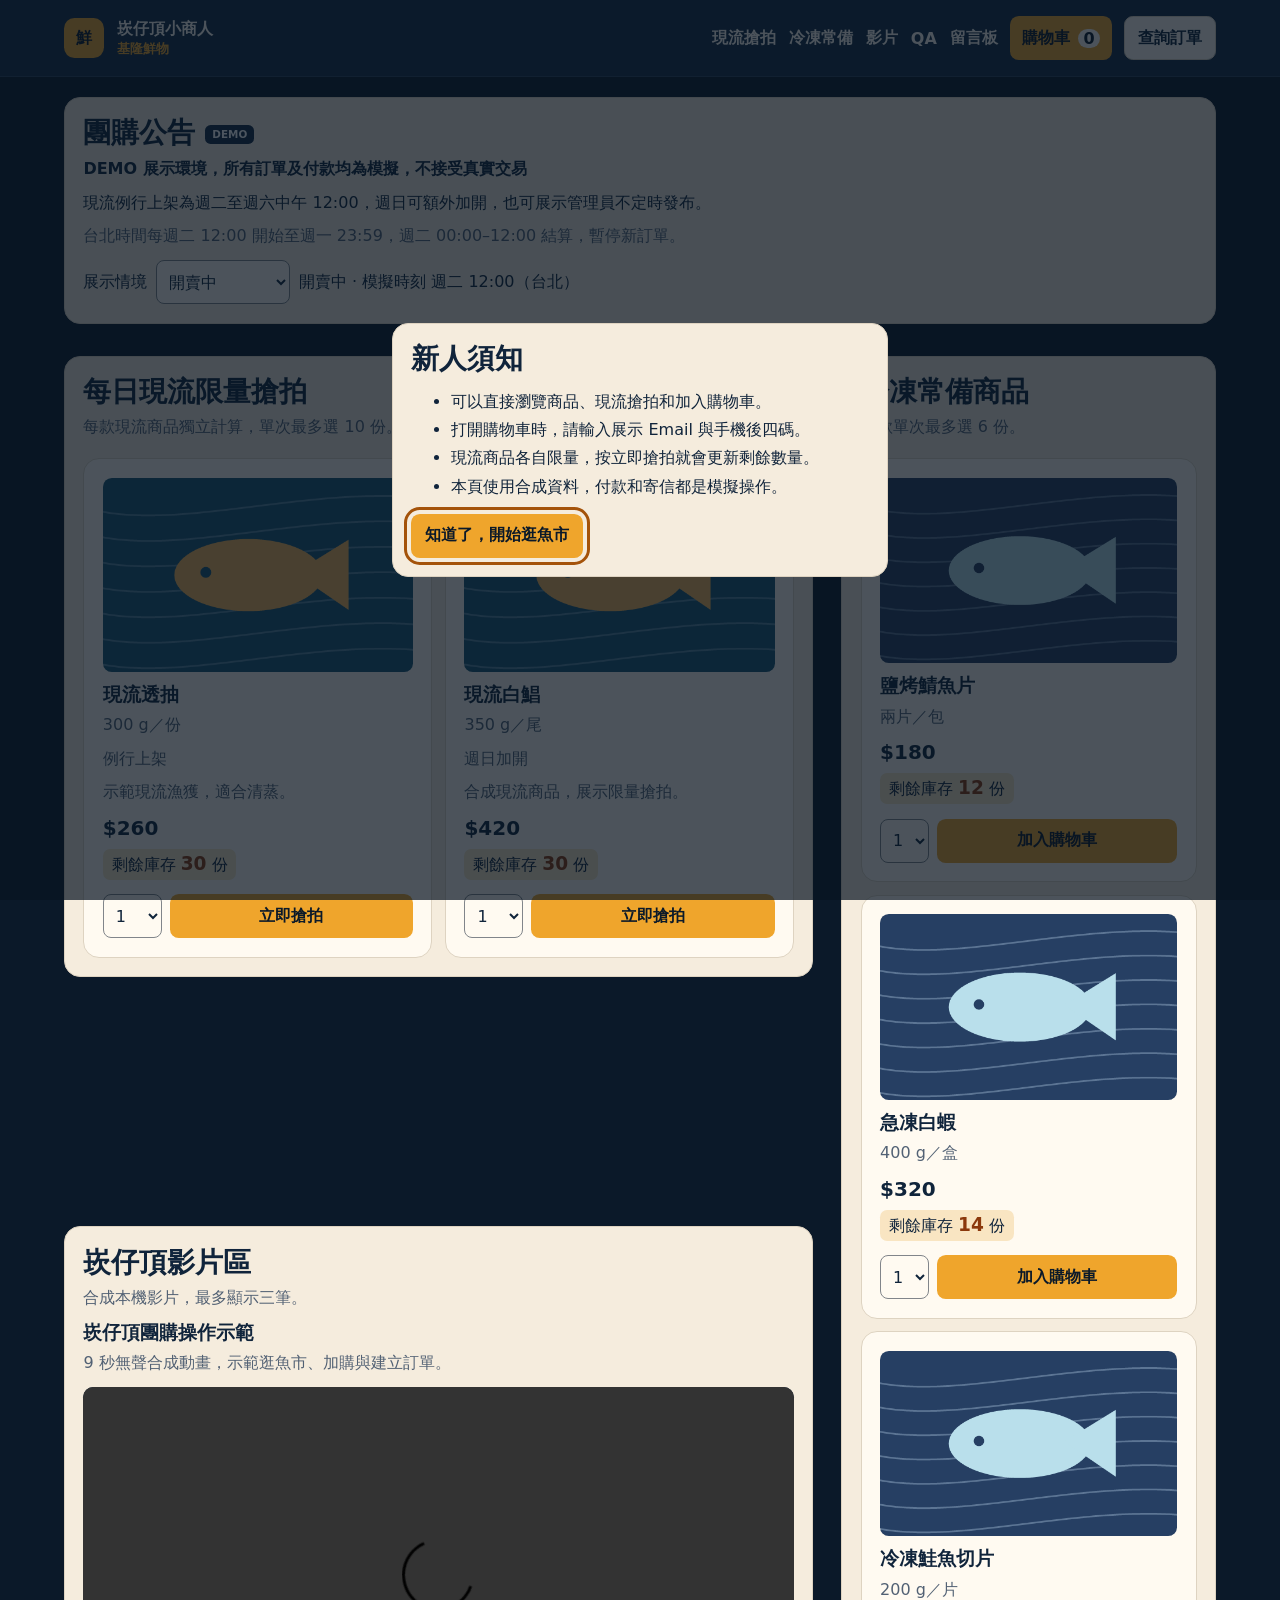
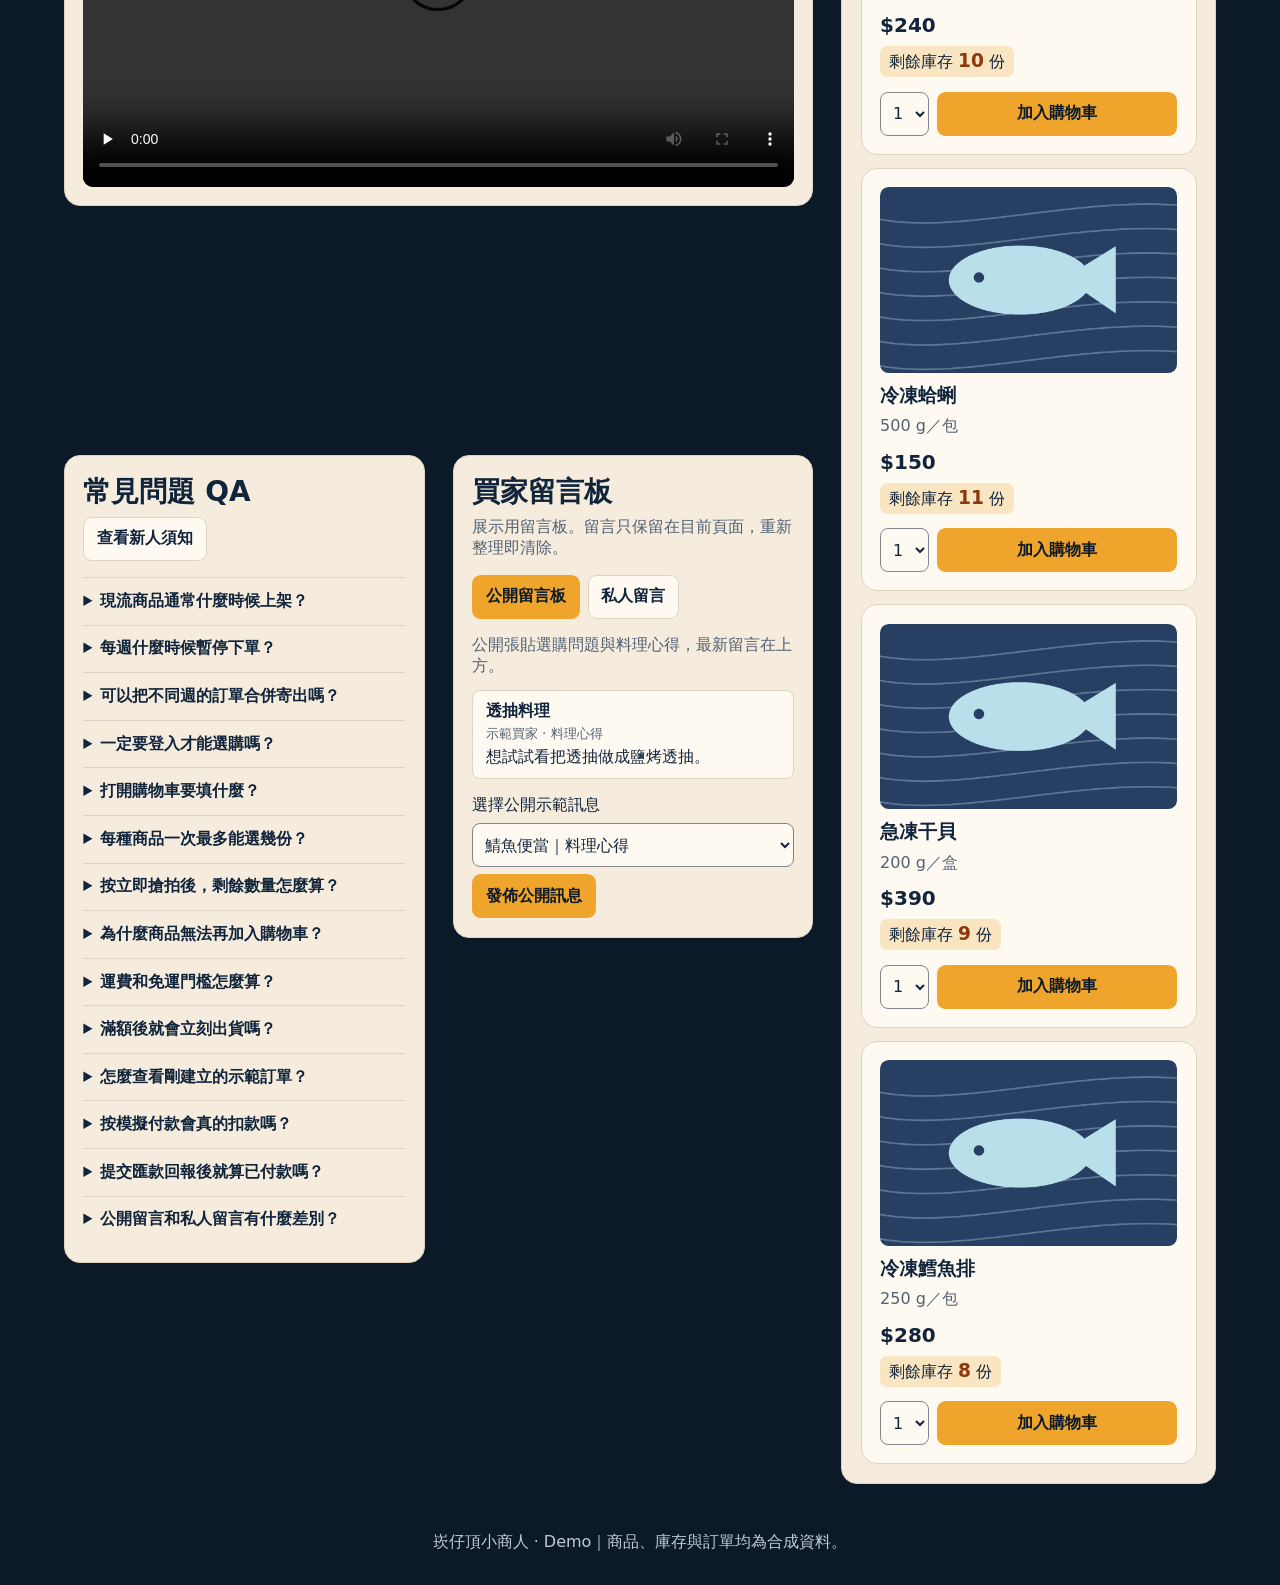
==== index.html @ cb8550ac "Publish synthetic storefront demo" ====
<!doctype html>
<html lang="zh-Hant">
<head>
  <meta charset="utf-8">
  <meta http-equiv="Content-Security-Policy" content="default-src 'none'; script-src 'self'; style-src 'self'; img-src 'self' data:; media-src 'self'; connect-src 'none'; form-action 'none'; base-uri 'none'; object-src 'none'; worker-src 'none'">
  <meta name="viewport" content="width=device-width, initial-scale=1">
  <meta name="description" content="基隆鮮物・崁仔頂小商人的海鮮團購展示。">
  <title>崁仔頂小商人｜海鮮團購 Demo</title>
  <link rel="icon" href="./favicon.svg" type="image/svg+xml">
  <link rel="stylesheet" href="./styles.css">
  <script src="./rules.js" defer></script>
  <script src="./fixtures.js" defer></script>
  <script src="./demo-state.js" defer></script>
  <script src="./demo.js" defer></script>
</head>
<body>
  <header class="site-header">
    <a class="brand" href="#top"><span class="brand-mark" aria-hidden="true">鮮</span><span>崁仔頂小商人<small>基隆鮮物</small></span></a>
    <nav aria-label="主要導覽">
      <a href="#market">現流搶拍</a><a href="#frozen">冷凍常備</a><a href="#videos">影片</a><a href="#qa">QA</a><a href="#community">留言板</a>
      <button id="open-cart" type="button" aria-haspopup="dialog" aria-controls="checkout">購物車 <span id="nav-count">0</span></button>
      <button id="open-lookup" type="button" class="secondary" aria-haspopup="dialog">查詢訂單</button>
    </nav>
  </header>
  <main id="top">
    <section class="panel demo-banner" aria-labelledby="demo-banner-title">
      <h2 id="demo-banner-title">團購公告 <span class="demo-pill">DEMO</span></h2>
      <p><strong>DEMO 展示環境，所有訂單及付款均為模擬，不接受真實交易</strong></p>
      <p id="announcement-copy"></p>
      <p class="muted">台北時間每週二 12:00 開始至週一 23:59，週二 00:00–12:00 結算，暫停新訂單。</p>
      <div class="scenario-controls">
        <label for="scenario-select">展示情境</label>
        <select id="scenario-select">
          <option value="open">開賣中</option><option value="settlement">結算暫停接單</option>
          <option value="soldout">現流售罄</option><option value="free">免運達標</option>
        </select>
        <p id="scenario-status" role="status"></p>
      </div>
    </section>
    <div class="shop">
      <section class="panel" id="market" aria-labelledby="market-title">
        <h1 id="market-title" tabindex="-1">每日現流限量搶拍</h1>
        <p class="muted">每款現流商品獨立計算，單次最多選 10 份。立即搶拍會扣減剩餘數量，從購物車移除即可釋回。</p>
        <div class="products" id="fresh-products"></div>
        <p id="fresh-empty" class="muted" hidden>目前沒有上架的現流商品。</p>
      </section>
      <section class="panel" id="frozen" aria-labelledby="frozen-title">
        <h2 id="frozen-title">冷凍常備商品</h2>
        <p class="muted">每款單次最多選 6 份。</p>
        <div class="products" id="frozen-products"></div>
        <p id="frozen-empty" class="muted" hidden>目前沒有上架的冷凍商品。</p>
      </section>
      <section class="panel" id="videos" aria-labelledby="videos-title">
        <h2 id="videos-title">崁仔頂影片區</h2>
        <p class="muted">合成本機影片，最多顯示三筆。</p>
        <div id="video-library" class="video-library"></div>
      </section>
      <div class="support">
        <section class="panel" id="qa" aria-labelledby="qa-title">
          <h2 id="qa-title">常見問題 QA</h2>
          <button type="button" id="show-welcome" class="secondary" aria-haspopup="dialog">查看新人須知</button>
          <details>
            <summary>現流商品通常什麼時候上架？</summary>
            <p>原專案規劃週二至週六中午 12:00 例行上架，週日也可能加開。Demo 的商品隨時可試選。</p>
          </details>
          <details>
            <summary>每週什麼時候暫停下單？</summary>
            <p>原專案規劃週二 00:00 起暫停新訂單並進入結算，預計當天中午 12:00 切換新週期。</p>
          </details>
          <details>
            <summary>可以把不同週的訂單合併寄出嗎？</summary>
            <p>原專案原則為每週出貨、不接受跨週寄庫。特殊情況須由管理者逐案評估。</p>
          </details>
          <details>
            <summary>一定要登入才能選購嗎？</summary>
            <p>可以直接瀏覽、選數量及加入購物車。展示首頁與選購流程都免登入。</p>
          </details>
          <details>
            <summary>打開購物車要填什麼？</summary>
            <p>請輸入展示 Email demo-buyer@example.invalid 和手機後四碼 1234，兩欄都是合成資料。</p>
          </details>
          <details>
            <summary>每種商品一次最多能選幾份？</summary>
            <p>本 Demo 每款現流單次最多 10 份，冷凍最多 6 份；剩餘量低於上限時，下拉選單會隨之縮減。</p>
          </details>
          <details>
            <summary>按立即搶拍後，剩餘數量怎麼算？</summary>
            <p>各款現流獨立計算。本 Demo 加入購物車時即從展示剩餘量扣除；移除商品就會釋回，成立訂單時顯示的剩餘量不會再扣一次。</p>
          </details>
          <details>
            <summary>為什麼商品無法再加入購物車？</summary>
            <p>當可選數量為零，商品的選單和按鈕會停用。若庫存全在你的購物車中，可從購物車移除部分數量後再選。</p>
          </details>
          <details>
            <summary>運費和免運門檻怎麼算？</summary>
              <p>Demo 依本期累積商品小計試算：NT$2,000 以下為 NT$130；超過 NT$2,000、未滿 NT$3,000 為 NT$60；滿 NT$3,000 免運。運費不列入商品累積。</p>
          </details>
          <details>
            <summary>滿額後就會立刻出貨嗎？</summary>
            <p>原專案仍須確認付款、出貨選項及相關出貨條件。Demo 的出貨狀態由展示後台手動標記。</p>
          </details>
          <details>
            <summary>怎麼查看剛建立的示範訂單？</summary>
            <p>購物車會顯示最新一筆示範訂單。也可以在原瀏覽器開啟模擬信件中的單筆連結，查看該筆訂單及匯款回報狀態。</p>
          </details>
          <details>
            <summary>按模擬付款會真的扣款嗎？</summary>
            <p>使用合成匯款資料回報，再由展示後台核對。訂單成立信和付款通知可在模擬寄件匣預覽。</p>
          </details>
          <details>
            <summary>提交匯款回報後就算已付款嗎？</summary>
            <p>回報送出後先列為待核對，須由管理者核對後才確認付款。本 Demo 只比對合成入帳金額與合成帳號末五碼。</p>
          </details>
          <details>
            <summary>公開留言和私人留言有什麼差別？</summary>
            <p>公開留言板用於商品提問與料理心得；私人頁籤展示店家客服對話。兩邊都使用預設範例，重新整理會清除新增留言。</p>
          </details>
        </section>
        <section class="panel" id="community" aria-labelledby="community-title">
          <h2 id="community-title">買家留言板</h2>
          <p class="muted">展示用留言板。留言只保留在目前頁面，重新整理即清除。</p>
          <div class="board-tabs" role="tablist" aria-label="留言類型">
            <button type="button" role="tab" id="public-tab" aria-controls="public-board" aria-selected="true">公開留言板</button>
            <button type="button" role="tab" id="private-tab" aria-controls="private-board" aria-selected="false" tabindex="-1">私人留言</button>
          </div>
          <section role="tabpanel" id="public-board" aria-labelledby="public-tab" tabindex="0">
            <p class="muted">公開張貼選購問題與料理心得，最新留言在上方。</p>
            <ul class="messages" id="public-messages" aria-label="公開訊息">
              <li><h3>透抽料理</h3><small>示範買家 · 料理心得</small><p>想試試看把透抽做成鹽烤透抽。</p></li>
            </ul>
            <div class="message-composer">
              <label for="public-message">選擇公開示範訊息</label>
              <select id="public-message">
                <option value="mackerel">鯖魚便當｜料理心得</option>
                <option value="shrimp">白蝦怎麼煮？｜選購提問</option>
              </select>
              <button type="button" id="post-public">發佈公開訊息</button>
            </div>
          </section>
          <section role="tabpanel" id="private-board" aria-labelledby="private-tab" tabindex="0" hidden>
            <div id="private-gate">
              <p class="muted">查看一組展示顧客與店家的合成對話。</p>
              <button type="button" id="open-private">開啟私人留言範例</button>
            </div>
            <div id="private-conversation" hidden>
              <p class="muted">模擬展示顧客與店家的對話。</p>
              <ul class="messages" id="private-messages" aria-label="私人訊息">
                <li><strong>示範客服</strong><p>您好，需要協助查詢哪一筆示範訂單？</p></li>
              </ul>
              <div class="message-composer">
                <label for="private-message">選擇私人示範訊息</label>
                <select id="private-message">
                  <option>我想詢問示範訂單 DEMO-001 的配送進度。</option>
                  <option>我想確認這筆示範訂單的取貨方式。</option>
                </select>
                <button type="button" id="post-private">送出私人留言</button>
              </div>
            </div>
          </section>
          <p id="board-status" class="sr-only" role="status"></p>
        </section>
      </div>
    </div>
  </main>
  <dialog class="panel welcome" id="welcome" aria-labelledby="welcome-title">
    <h2 id="welcome-title">新人須知</h2>
    <ul>
      <li>可以直接瀏覽商品、現流搶拍和加入購物車。</li>
      <li>打開購物車時，請輸入展示 Email 與手機後四碼。</li>
      <li>現流商品各自限量，按立即搶拍就會更新剩餘數量。</li>
      <li>本頁使用合成資料，付款和寄信都是模擬操作。</li>
    </ul>
    <button type="button" id="close-welcome" autofocus>知道了，開始逛魚市</button>
  </dialog>
  <dialog class="panel checkout" id="checkout" aria-labelledby="checkout-title">
    <div class="dialog-header">
      <h2 id="checkout-title">購物車</h2>
      <button type="button" class="secondary" id="close-cart">關閉購物車</button>
    </div>
    <form id="cart-access" class="checkout-actions" autocomplete="off">
      <p class="muted">請輸入展示資料 <strong>demo-buyer@example.invalid</strong> 與 <strong>1234</strong>。</p>
      <label for="cart-email">Email</label>
      <input id="cart-email" type="email" required placeholder="demo-buyer@example.invalid" spellcheck="false">
      <label for="cart-phone">手機後四碼</label>
      <input id="cart-phone" type="text" inputmode="numeric" maxlength="4" pattern="[0-9]{4}" required placeholder="1234">
      <p id="cart-error" class="field-error" role="alert" hidden>請使用上方的展示 Email 與手機後四碼。</p>
      <button type="submit">查看購物車</button>
    </form>
    <div id="cart-content" hidden>
      <p id="cart-empty" class="muted" tabindex="-1">購物車目前是空的。</p>
      <ul id="cart-items" class="cart-items" aria-label="購物車品項"></ul>
      <p id="cart-unavailable" class="field-error" hidden>有商品已下架或庫存不足，請調整購物車後再建立訂單。</p>
      <p id="cart-settlement" class="field-error" hidden>結算時段暫停新訂單，購物車內容會保留。</p>
      <dl class="totals">
        <div><dt>現流搶拍小計</dt><dd id="fresh-total">NT$0</dd></div>
        <div><dt>冷凍商品小計</dt><dd id="frozen-total">NT$0</dd></div>
        <div><dt>本期商品累積（含本次）</dt><dd id="cycle-total">NT$0</dd></div>
        <div><dt>模擬運費</dt><dd id="shipping">NT$0</dd></div>
        <div class="grand-total"><dt>合計</dt><dd id="total">NT$0</dd></div>
      </dl>
      <button type="button" id="place-order" disabled>建立示範訂單</button>
      <section id="order-panel" class="order" aria-labelledby="order-title" hidden>
        <h3 id="order-title" tabindex="-1">示範訂單</h3>
        <p id="order-summary"></p>
        <ul id="order-stock" class="stock-results" aria-label="本次搶拍結果" hidden></ul>
        <p id="payment-status"></p>
        <a class="button-link secondary" id="open-report-link" hidden>開啟示範信件的回填表單</a>
        <button type="button" id="send-email" class="secondary" disabled>模擬寄信</button>
        <p id="email-status" tabindex="-1" hidden>已記錄模擬通知，收件者為 demo-buyer@example.invalid。</p>
      </section>
      <p id="cart-status" class="sr-only" role="status"></p>
    </div>
  </dialog>
  <dialog id="lookup-dialog" class="panel product-editor" aria-labelledby="lookup-title">
    <div class="dialog-header"><h2 id="lookup-title">查詢示範訂單</h2><button id="close-lookup" type="button" class="secondary">關閉</button></div>
    <p class="muted">只列出目前瀏覽器的合成訂單。</p>
    <ul id="lookup-list" class="admin-list"></ul>
  </dialog>
  <dialog class="panel product-editor" id="report-dialog" aria-labelledby="report-title">
    <div class="dialog-header">
      <h2 id="report-title">匯款與收件回填</h2>
      <button type="button" class="secondary" id="close-report">關閉</button>
    </div>
    <p id="report-order"></p>
    <p id="report-message" role="status"></p>
    <form class="checkout-actions" id="report-form" hidden>
      <p class="muted">請使用畫面金額與合成帳號末五碼 54321，並選擇一組示範收件資料。</p>
      <label for="report-amount">匯款金額（NT$）</label>
      <input type="number" id="report-amount" min="1" step="1" required>
      <label for="report-tail">匯款帳號末五碼</label>
      <input id="report-tail" inputmode="numeric" maxlength="5" pattern="[0-9]{5}" required>
      <label for="report-recipient">示範收件資料</label>
      <select id="report-recipient">
        <option value="north">展示收件人 A｜基隆展示取貨點</option>
        <option value="south">展示收件人 B｜台北展示取貨點</option>
      </select>
      <dl id="recipient-details" class="totals"></dl>
      <button type="submit">送出示範匯款回報</button>
    </form>
  </dialog>
  <p id="announcement" class="sr-only" role="status"></p>
  <footer>崁仔頂小商人 · Demo｜商品、庫存與訂單均為合成資料。</footer>
</body>
</html>
---- styles.css ----
:root {
  color-scheme: light;
  font-family: "Noto Sans TC", "Microsoft JhengHei", system-ui, sans-serif;
  color: #10243b;
  background: #0b1929;
  --navy: #0b1929;
  --navy-soft: #142b43;
  --ink: #10243b;
  --muted: #526174;
  --line: #ded3c1;
  --cream: #f5ecdd;
  --paper: #fffaf1;
  --accent: #efa52c;
  --accent-hover: #ffc462;
}
* { box-sizing: border-box; }
html { scroll-padding-top: 6rem; }
body { margin: 0; }
a { color: inherit; }
[hidden] { display: none !important; }
:focus-visible { outline: 3px solid #a4530a; outline-offset: 4px; }
.site-header :focus-visible { outline-color: var(--accent); }
.site-header {
  position: sticky;
  top: 0;
  z-index: 2;
  display: flex;
  justify-content: space-between;
  align-items: center;
  gap: 1rem;
  padding: 1rem max(5vw, calc((100vw - 1160px) / 2));
  color: var(--paper);
  background: var(--navy-soft);
  border-bottom: 1px solid #2b4259;
}
.brand, nav { display: flex; align-items: center; gap: .8rem; }
.brand { text-decoration: none; font-weight: 850; }
.brand-mark {
  display: grid;
  place-items: center;
  width: 2.5rem;
  height: 2.5rem;
  border-radius: .65rem;
  color: var(--navy);
  background: var(--accent);
}
.brand small { display: block; color: var(--accent); font-weight: 600; }
nav a { padding-block: .45rem; font-weight: 720; text-decoration: none; }
nav a:hover { color: var(--accent); text-decoration: underline; }
#open-cart { padding-inline: .65rem; }
#nav-count { display: inline-block; min-width: 1.4em; text-align: center; color: var(--navy); background: var(--paper); border-radius: 1rem; }
.shop {
  display: grid;
  grid-template-columns: minmax(0, 2fr) minmax(0, 1fr);
  grid-template-rows: min-content min-content auto;
  grid-template-areas:
    "market frozen"
    "videos frozen"
    "support frozen";
  gap: 1.75rem;
  width: min(90%, 1160px);
  margin: clamp(1rem, 3vw, 2rem) auto;
  align-items: start;
}
.demo-banner { width: min(90%, 1160px); margin: 1.25rem auto 0; }
.demo-pill { display: inline-block; font-size: .65rem; vertical-align: middle; padding: .2rem .45rem; color: white; background: var(--navy-soft); border-radius: .35rem; }
.scenario-controls { display: flex; flex-wrap: wrap; gap: .55rem; align-items: center; }
.scenario-controls select { width: auto; }
.scenario-controls p { margin: 0; }
.video-library { display: grid; gap: .9rem; }
.video-library p { color: var(--muted); }
#admin-batches { margin-top: .6rem; }
h1, h2, h3 { margin: 0 0 .55rem; line-height: 1.2; }
h1, h2 { font-size: 1.75rem; }
p { margin: 0 0 .8rem; }
.muted { color: var(--muted); }
.products { display: grid; grid-template-columns: repeat(2, minmax(0, 1fr)); gap: .8rem; margin-top: 1.25rem; }
#frozen-products { grid-template-columns: minmax(0, 1fr); }
.product, .checkout, .panel { padding: 1.15rem; border: 1px solid var(--line); border-radius: 1rem; background: var(--cream); }
#market { grid-area: market; min-width: 0; }
#videos { grid-area: videos; min-width: 0; }
#frozen { grid-area: frozen; min-width: 0; align-self: stretch; }
video { display: block; width: 100%; aspect-ratio: 16 / 9; background: var(--ink); border-radius: .65rem; }
.support {
  grid-area: support;
  display: grid;
  grid-template-columns: minmax(0, 1fr) minmax(0, 1fr);
  align-items: start;
  gap: 1.75rem;
}
details { border-top: 1px solid var(--line); padding: .8rem 0; }
details:first-of-type { margin-top: 1rem; }
details p { margin: .55rem 0 0; color: var(--muted); }
summary { cursor: pointer; font-weight: 720; }
.board-tabs { display: flex; flex-wrap: wrap; gap: .5rem; margin: 1rem 0; }
.board-tabs [aria-selected="false"] { color: var(--ink); background: var(--paper); border-color: var(--line); }
.messages { display: grid; gap: .5rem; list-style: none; padding: 0; margin: 0 0 1rem; }
.messages li { padding: .65rem .8rem; border: 1px solid var(--line); border-radius: .5rem; background: var(--paper); overflow-wrap: anywhere; }
.messages h3 { margin-bottom: .15rem; font-size: 1rem; }
.messages small { color: var(--muted); }
.messages p { margin: .25rem 0 0; }
.message-composer { display: grid; gap: .45rem; }
select, .checkout-actions input, .checkout-actions textarea {
  width: 100%;
  min-height: 2.75rem;
  padding: .5rem;
  border: 1px solid #81858a;
  border-radius: .5rem;
  color: inherit;
  background: var(--paper);
  font: inherit;
}
.message-composer button { justify-self: start; }
.product { display: flex; flex-direction: column; align-items: flex-start; background: var(--paper); }
.product p, .product h3 { max-width: 100%; overflow-wrap: anywhere; }
.product-photo { width: 100%; aspect-ratio: 16 / 10; object-fit: cover; border-radius: .55rem; margin-bottom: .75rem; }
.product strong { font-size: 1.25rem; }
.product .muted:last-of-type { margin-top: .35rem; }
.product-actions { display: grid; grid-template-columns: auto minmax(0, 1fr); gap: .5rem; width: 100%; margin-top: auto; }
.stock { margin-block: .55rem .9rem; padding: .25rem .55rem; border-radius: .45rem; background: #f9e5c2; color: var(--ink); }
.stock-number { display: inline-block; min-width: 1ch; text-align: center; color: #8b380c; font-size: 1.16rem; font-weight: 850; }
.stock-pop { animation: stock-pop .8s ease-in-out; }
@keyframes stock-pop {
  0%, 100% { transform: scale(1); }
  30%, 70% { transform: scale(3); color: #9a250d; text-shadow: 0 0 .25rem #efa52c; }
}
@media (prefers-reduced-motion: reduce) {
  .stock-pop { animation: none; }
}
button, .button-link {
  display: inline-flex;
  justify-content: center;
  align-items: center;
  gap: .5rem;
  min-height: 2.75rem;
  padding: .6rem .8rem;
  border: 1px solid transparent;
  border-radius: .55rem;
  font: inherit;
  font-weight: 750;
  background: var(--accent);
  color: var(--navy);
  text-decoration: none;
  cursor: pointer;
}
button:enabled:hover, .button-link:hover { background: var(--accent-hover); }
.secondary { border-color: var(--line); background: var(--paper); color: var(--ink); }
.secondary:enabled:hover, .board-tabs [aria-selected="false"]:hover { background: #f9e5c2; }
button:disabled { opacity: .48; cursor: default; }
.cart-items { list-style: none; padding: 0; margin: 0; }
.cart-items li, .totals div { display: flex; justify-content: space-between; align-items: center; gap: .65rem; }
.cart-items li { margin-bottom: .35rem; }
.cart-items button { min-width: 2.75rem; }
.cart-line-actions { display: flex; gap: .35rem; }
.totals { margin: .8rem 0 1rem; }
.totals div { padding: .23rem 0; }
.totals dd { margin: 0; font-variant-numeric: tabular-nums; }
.totals .grand-total { border-top: 1px solid var(--line); margin-top: .35rem; padding-top: .6rem; font-weight: 850; }
body:has(dialog[open]) { overflow: hidden; }
dialog::backdrop { background: rgb(8 20 34 / 72%); }
dialog.panel {
  width: min(31rem, calc(100% - 2rem));
  max-height: calc(100% - 2rem);
  color: var(--ink);
  overflow: auto;
}
.welcome li + li { margin-top: .45rem; }
dialog.checkout {
  inset: 0 0 0 auto;
  width: min(30rem, 100%);
  max-width: 100%;
  height: 100%;
  max-height: 100%;
  margin: 0;
  border-radius: 0;
}
.admin { width: min(65rem, calc(100% - 2rem)); margin: 1rem auto; }
.admin-login { max-width: 31rem; }
.admin-grid { display: grid; grid-template-columns: repeat(2, minmax(0, 1fr)); gap: .75rem; }
.admin-section { min-width: 0; padding: .9rem; border: 1px solid var(--line); border-radius: .65rem; background: var(--paper); }
.admin-section h4 { margin: 1rem 0 .4rem; }
.admin-catalog { grid-column: 1 / -1; }
.catalog-filters { display: flex; flex-wrap: wrap; gap: .75rem; margin-bottom: .75rem; }
.catalog-filters label { display: grid; gap: .3rem; min-width: 9rem; }
#admin-stock h3, #admin-stock p { margin: 0; }
.product-preview { display: block; width: min(11rem, 100%); max-height: 9rem; object-fit: contain; object-position: left; }
.product-editor { max-width: 100%; }
.admin-list { list-style: none; padding: 0; margin: 0; }
.admin-list li { display: grid; gap: .4rem; padding: .55rem 0; border-bottom: 1px solid var(--line); overflow-wrap: anywhere; }
.admin-list li:last-child { border-bottom: 0; }
.admin-list li > button { justify-self: start; }
.admin-actions { display: flex; flex-wrap: wrap; gap: .4rem; }
.dialog-header { display: flex; justify-content: space-between; align-items: center; gap: .75rem; margin-bottom: 1rem; }
.dialog-header h2 { margin: 0; }
.checkout-actions { display: grid; gap: .5rem; }
.checkout-actions p { margin: 0; }
.checkout-actions button { margin-top: .5rem; }
.field-error { color: #9a250d; }
.stock-results { display: grid; gap: .5rem; padding-left: 1.25rem; }
.order { margin-top: 1rem; padding-top: 1rem; border-top: 1px solid var(--line); }
.order button { margin-bottom: .55rem; }
.order .button-link { margin-bottom: .55rem; }
.order p { overflow-wrap: anywhere; }
footer { padding: 1rem 5vw 2rem; text-align: center; color: #c1cad5; }
.sr-only { position: absolute; width: 1px; height: 1px; overflow: hidden; clip-path: inset(50%); }
@media (max-width: 900px) {
  .shop {
    grid-template-columns: minmax(0, 1fr);
    grid-template-rows: auto;
    grid-template-areas: "market" "frozen" "videos" "support";
  }
  .support { grid-template-columns: minmax(0, 1fr); }
}
@media (max-width: 767px) {
  .products { grid-template-columns: minmax(0, 1fr); }
}
@media (max-width: 590px) {
  html { scroll-padding-top: 9rem; }
  .site-header, nav { gap: .55rem; }
  .site-header { font-size: .88rem; flex-wrap: wrap; }
  nav { flex-wrap: wrap; }
  .admin-grid { grid-template-columns: 1fr; }
}
@media print {
  body:has(#shipping-preview[open]) { overflow: visible; background: white; }
  body:has(#shipping-preview[open]) > :not(#shipping-preview),
  #shipping-preview .screen-only { display: none !important; }
  #shipping-preview[open] {
    position: static;
    width: 100%;
    max-width: none;
    max-height: none;
    padding: 0;
    margin: 0;
    border: 0;
    background: white;
    overflow: visible;
  }
  #shipping-preview::backdrop { background: transparent; }
}
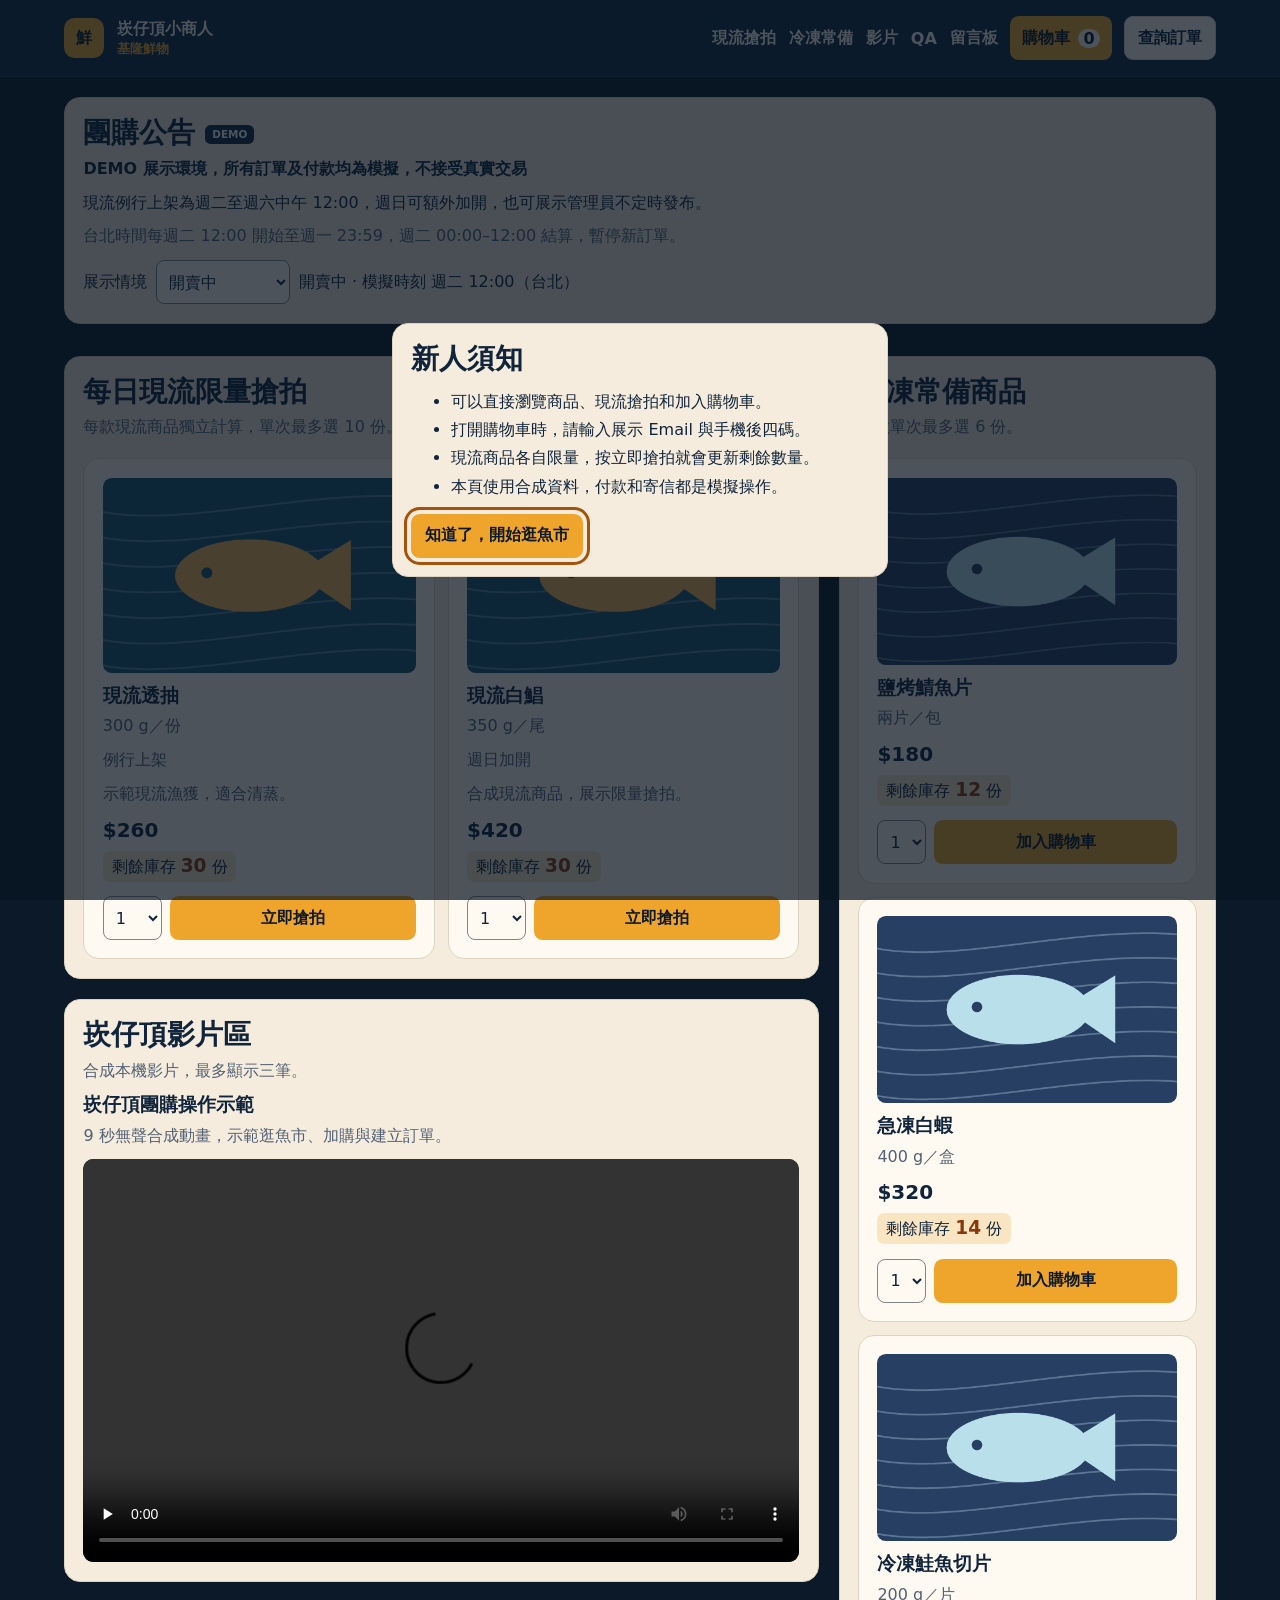
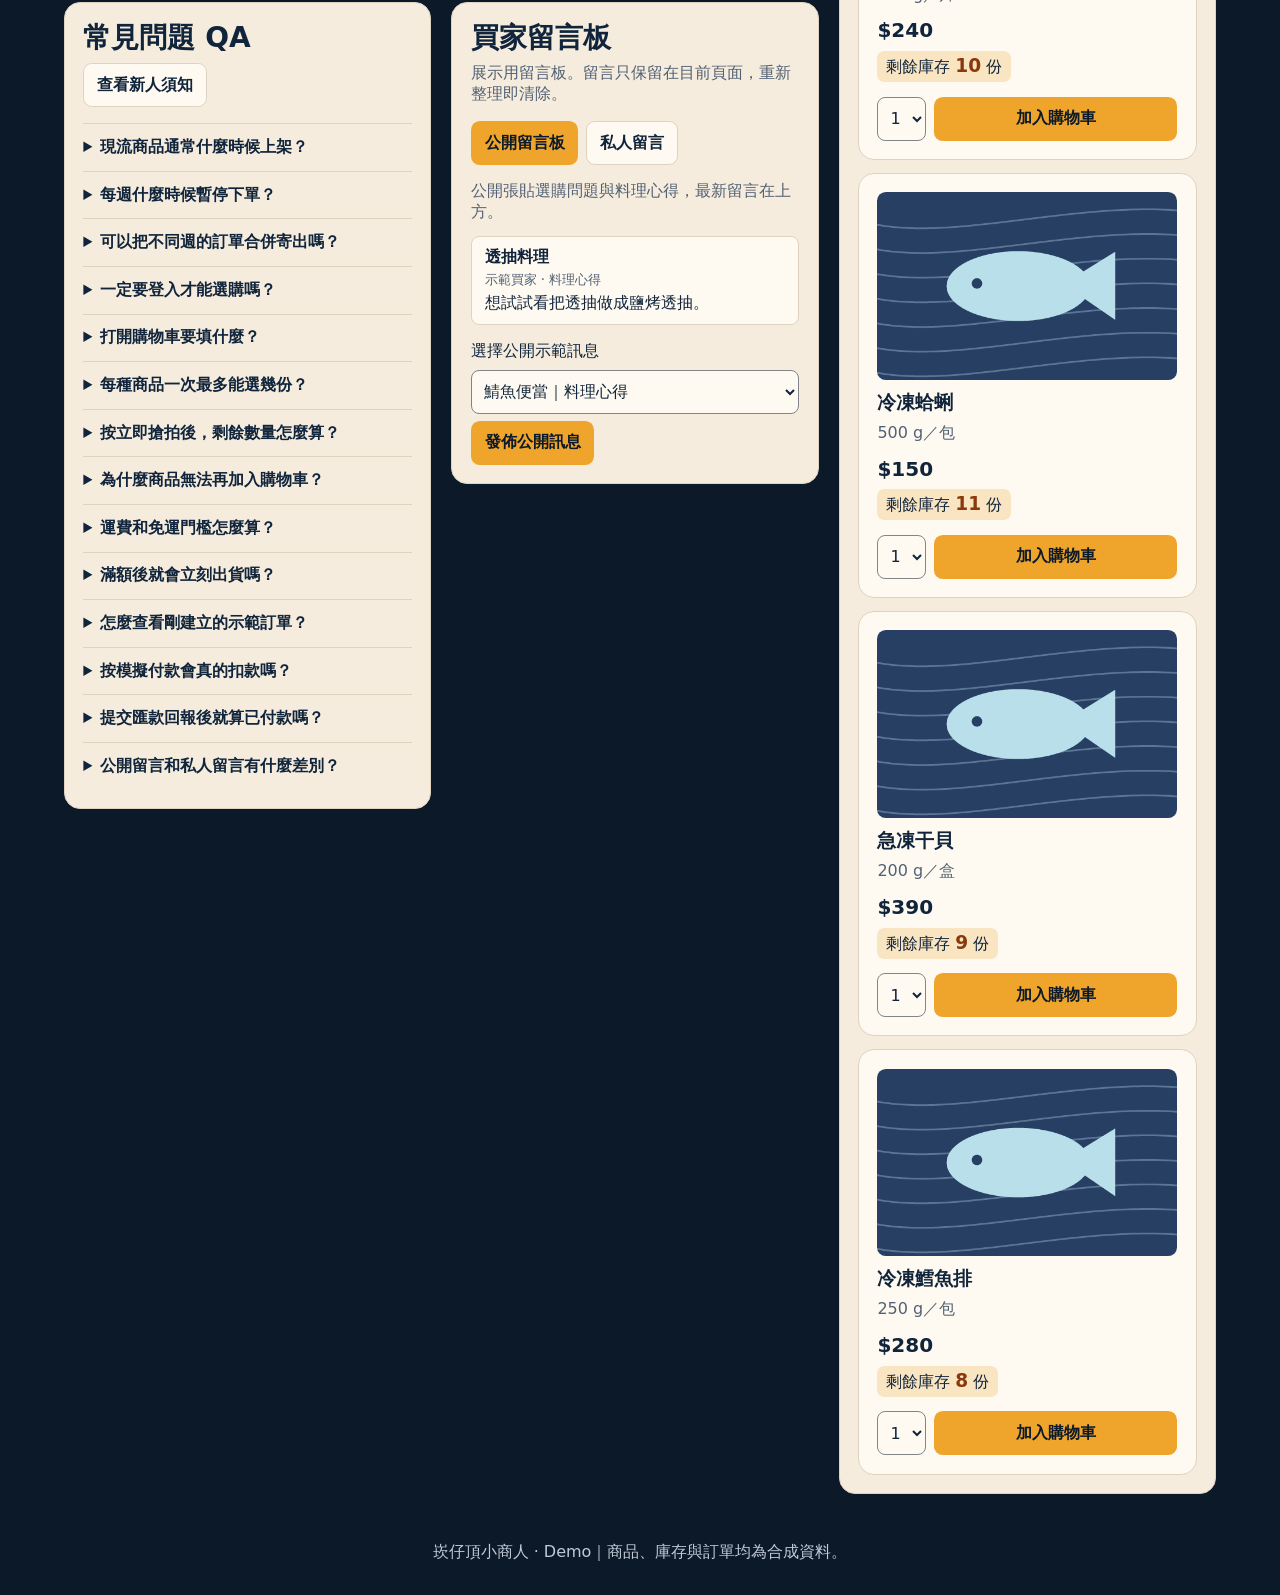
==== commit 9f3fa7cb: "Keep storefront sections in an independent left column" ====
--- a/index.html
+++ b/index.html
@@ -38,128 +38,130 @@
       </div>
     </section>
     <div class="shop">
-      <section class="panel" id="market" aria-labelledby="market-title">
-        <h1 id="market-title" tabindex="-1">每日現流限量搶拍</h1>
-        <p class="muted">每款現流商品獨立計算，單次最多選 10 份。立即搶拍會扣減剩餘數量，從購物車移除即可釋回。</p>
-        <div class="products" id="fresh-products"></div>
-        <p id="fresh-empty" class="muted" hidden>目前沒有上架的現流商品。</p>
-      </section>
+      <div class="shop-main">
+        <section class="panel" id="market" aria-labelledby="market-title">
+          <h1 id="market-title" tabindex="-1">每日現流限量搶拍</h1>
+          <p class="muted">每款現流商品獨立計算，單次最多選 10 份。立即搶拍會扣減剩餘數量，從購物車移除即可釋回。</p>
+          <div class="products" id="fresh-products"></div>
+          <p id="fresh-empty" class="muted" hidden>目前沒有上架的現流商品。</p>
+        </section>
+        <section class="panel" id="videos" aria-labelledby="videos-title">
+          <h2 id="videos-title">崁仔頂影片區</h2>
+          <p class="muted">合成本機影片，最多顯示三筆。</p>
+          <div id="video-library" class="video-library"></div>
+        </section>
+        <div class="support">
+          <section class="panel" id="qa" aria-labelledby="qa-title">
+            <h2 id="qa-title">常見問題 QA</h2>
+            <button type="button" id="show-welcome" class="secondary" aria-haspopup="dialog">查看新人須知</button>
+            <details>
+              <summary>現流商品通常什麼時候上架？</summary>
+              <p>原專案規劃週二至週六中午 12:00 例行上架，週日也可能加開。Demo 的商品隨時可試選。</p>
+            </details>
+            <details>
+              <summary>每週什麼時候暫停下單？</summary>
+              <p>原專案規劃週二 00:00 起暫停新訂單並進入結算，預計當天中午 12:00 切換新週期。</p>
+            </details>
+            <details>
+              <summary>可以把不同週的訂單合併寄出嗎？</summary>
+              <p>原專案原則為每週出貨、不接受跨週寄庫。特殊情況須由管理者逐案評估。</p>
+            </details>
+            <details>
+              <summary>一定要登入才能選購嗎？</summary>
+              <p>可以直接瀏覽、選數量及加入購物車。展示首頁與選購流程都免登入。</p>
+            </details>
+            <details>
+              <summary>打開購物車要填什麼？</summary>
+              <p>請輸入展示 Email demo-buyer@example.invalid 和手機後四碼 1234，兩欄都是合成資料。</p>
+            </details>
+            <details>
+              <summary>每種商品一次最多能選幾份？</summary>
+              <p>本 Demo 每款現流單次最多 10 份，冷凍最多 6 份；剩餘量低於上限時，下拉選單會隨之縮減。</p>
+            </details>
+            <details>
+              <summary>按立即搶拍後，剩餘數量怎麼算？</summary>
+              <p>各款現流獨立計算。本 Demo 加入購物車時即從展示剩餘量扣除；移除商品就會釋回，成立訂單時顯示的剩餘量不會再扣一次。</p>
+            </details>
+            <details>
+              <summary>為什麼商品無法再加入購物車？</summary>
+              <p>當可選數量為零，商品的選單和按鈕會停用。若庫存全在你的購物車中，可從購物車移除部分數量後再選。</p>
+            </details>
+            <details>
+              <summary>運費和免運門檻怎麼算？</summary>
+                <p>Demo 依本期累積商品小計試算：NT$2,000 以下為 NT$130；超過 NT$2,000、未滿 NT$3,000 為 NT$60；滿 NT$3,000 免運。運費不列入商品累積。</p>
+            </details>
+            <details>
+              <summary>滿額後就會立刻出貨嗎？</summary>
+              <p>原專案仍須確認付款、出貨選項及相關出貨條件。Demo 的出貨狀態由展示後台手動標記。</p>
+            </details>
+            <details>
+              <summary>怎麼查看剛建立的示範訂單？</summary>
+              <p>購物車會顯示最新一筆示範訂單。也可以在原瀏覽器開啟模擬信件中的單筆連結，查看該筆訂單及匯款回報狀態。</p>
+            </details>
+            <details>
+              <summary>按模擬付款會真的扣款嗎？</summary>
+              <p>使用合成匯款資料回報，再由展示後台核對。訂單成立信和付款通知可在模擬寄件匣預覽。</p>
+            </details>
+            <details>
+              <summary>提交匯款回報後就算已付款嗎？</summary>
+              <p>回報送出後先列為待核對，須由管理者核對後才確認付款。本 Demo 只比對合成入帳金額與合成帳號末五碼。</p>
+            </details>
+            <details>
+              <summary>公開留言和私人留言有什麼差別？</summary>
+              <p>公開留言板用於商品提問與料理心得；私人頁籤展示店家客服對話。兩邊都使用預設範例，重新整理會清除新增留言。</p>
+            </details>
+          </section>
+          <section class="panel" id="community" aria-labelledby="community-title">
+            <h2 id="community-title">買家留言板</h2>
+            <p class="muted">展示用留言板。留言只保留在目前頁面，重新整理即清除。</p>
+            <div class="board-tabs" role="tablist" aria-label="留言類型">
+              <button type="button" role="tab" id="public-tab" aria-controls="public-board" aria-selected="true">公開留言板</button>
+              <button type="button" role="tab" id="private-tab" aria-controls="private-board" aria-selected="false" tabindex="-1">私人留言</button>
+            </div>
+            <section role="tabpanel" id="public-board" aria-labelledby="public-tab" tabindex="0">
+              <p class="muted">公開張貼選購問題與料理心得，最新留言在上方。</p>
+              <ul class="messages" id="public-messages" aria-label="公開訊息">
+                <li><h3>透抽料理</h3><small>示範買家 · 料理心得</small><p>想試試看把透抽做成鹽烤透抽。</p></li>
+              </ul>
+              <div class="message-composer">
+                <label for="public-message">選擇公開示範訊息</label>
+                <select id="public-message">
+                  <option value="mackerel">鯖魚便當｜料理心得</option>
+                  <option value="shrimp">白蝦怎麼煮？｜選購提問</option>
+                </select>
+                <button type="button" id="post-public">發佈公開訊息</button>
+              </div>
+            </section>
+            <section role="tabpanel" id="private-board" aria-labelledby="private-tab" tabindex="0" hidden>
+              <div id="private-gate">
+                <p class="muted">查看一組展示顧客與店家的合成對話。</p>
+                <button type="button" id="open-private">開啟私人留言範例</button>
+              </div>
+              <div id="private-conversation" hidden>
+                <p class="muted">模擬展示顧客與店家的對話。</p>
+                <ul class="messages" id="private-messages" aria-label="私人訊息">
+                  <li><strong>示範客服</strong><p>您好，需要協助查詢哪一筆示範訂單？</p></li>
+                </ul>
+                <div class="message-composer">
+                  <label for="private-message">選擇私人示範訊息</label>
+                  <select id="private-message">
+                    <option>我想詢問示範訂單 DEMO-001 的配送進度。</option>
+                    <option>我想確認這筆示範訂單的取貨方式。</option>
+                  </select>
+                  <button type="button" id="post-private">送出私人留言</button>
+                </div>
+              </div>
+            </section>
+            <p id="board-status" class="sr-only" role="status"></p>
+          </section>
+        </div>
+      </div>
       <section class="panel" id="frozen" aria-labelledby="frozen-title">
         <h2 id="frozen-title">冷凍常備商品</h2>
         <p class="muted">每款單次最多選 6 份。</p>
         <div class="products" id="frozen-products"></div>
         <p id="frozen-empty" class="muted" hidden>目前沒有上架的冷凍商品。</p>
       </section>
-      <section class="panel" id="videos" aria-labelledby="videos-title">
-        <h2 id="videos-title">崁仔頂影片區</h2>
-        <p class="muted">合成本機影片，最多顯示三筆。</p>
-        <div id="video-library" class="video-library"></div>
-      </section>
-      <div class="support">
-        <section class="panel" id="qa" aria-labelledby="qa-title">
-          <h2 id="qa-title">常見問題 QA</h2>
-          <button type="button" id="show-welcome" class="secondary" aria-haspopup="dialog">查看新人須知</button>
-          <details>
-            <summary>現流商品通常什麼時候上架？</summary>
-            <p>原專案規劃週二至週六中午 12:00 例行上架，週日也可能加開。Demo 的商品隨時可試選。</p>
-          </details>
-          <details>
-            <summary>每週什麼時候暫停下單？</summary>
-            <p>原專案規劃週二 00:00 起暫停新訂單並進入結算，預計當天中午 12:00 切換新週期。</p>
-          </details>
-          <details>
-            <summary>可以把不同週的訂單合併寄出嗎？</summary>
-            <p>原專案原則為每週出貨、不接受跨週寄庫。特殊情況須由管理者逐案評估。</p>
-          </details>
-          <details>
-            <summary>一定要登入才能選購嗎？</summary>
-            <p>可以直接瀏覽、選數量及加入購物車。展示首頁與選購流程都免登入。</p>
-          </details>
-          <details>
-            <summary>打開購物車要填什麼？</summary>
-            <p>請輸入展示 Email demo-buyer@example.invalid 和手機後四碼 1234，兩欄都是合成資料。</p>
-          </details>
-          <details>
-            <summary>每種商品一次最多能選幾份？</summary>
-            <p>本 Demo 每款現流單次最多 10 份，冷凍最多 6 份；剩餘量低於上限時，下拉選單會隨之縮減。</p>
-          </details>
-          <details>
-            <summary>按立即搶拍後，剩餘數量怎麼算？</summary>
-            <p>各款現流獨立計算。本 Demo 加入購物車時即從展示剩餘量扣除；移除商品就會釋回，成立訂單時顯示的剩餘量不會再扣一次。</p>
-          </details>
-          <details>
-            <summary>為什麼商品無法再加入購物車？</summary>
-            <p>當可選數量為零，商品的選單和按鈕會停用。若庫存全在你的購物車中，可從購物車移除部分數量後再選。</p>
-          </details>
-          <details>
-            <summary>運費和免運門檻怎麼算？</summary>
-              <p>Demo 依本期累積商品小計試算：NT$2,000 以下為 NT$130；超過 NT$2,000、未滿 NT$3,000 為 NT$60；滿 NT$3,000 免運。運費不列入商品累積。</p>
-          </details>
-          <details>
-            <summary>滿額後就會立刻出貨嗎？</summary>
-            <p>原專案仍須確認付款、出貨選項及相關出貨條件。Demo 的出貨狀態由展示後台手動標記。</p>
-          </details>
-          <details>
-            <summary>怎麼查看剛建立的示範訂單？</summary>
-            <p>購物車會顯示最新一筆示範訂單。也可以在原瀏覽器開啟模擬信件中的單筆連結，查看該筆訂單及匯款回報狀態。</p>
-          </details>
-          <details>
-            <summary>按模擬付款會真的扣款嗎？</summary>
-            <p>使用合成匯款資料回報，再由展示後台核對。訂單成立信和付款通知可在模擬寄件匣預覽。</p>
-          </details>
-          <details>
-            <summary>提交匯款回報後就算已付款嗎？</summary>
-            <p>回報送出後先列為待核對，須由管理者核對後才確認付款。本 Demo 只比對合成入帳金額與合成帳號末五碼。</p>
-          </details>
-          <details>
-            <summary>公開留言和私人留言有什麼差別？</summary>
-            <p>公開留言板用於商品提問與料理心得；私人頁籤展示店家客服對話。兩邊都使用預設範例，重新整理會清除新增留言。</p>
-          </details>
-        </section>
-        <section class="panel" id="community" aria-labelledby="community-title">
-          <h2 id="community-title">買家留言板</h2>
-          <p class="muted">展示用留言板。留言只保留在目前頁面，重新整理即清除。</p>
-          <div class="board-tabs" role="tablist" aria-label="留言類型">
-            <button type="button" role="tab" id="public-tab" aria-controls="public-board" aria-selected="true">公開留言板</button>
-            <button type="button" role="tab" id="private-tab" aria-controls="private-board" aria-selected="false" tabindex="-1">私人留言</button>
-          </div>
-          <section role="tabpanel" id="public-board" aria-labelledby="public-tab" tabindex="0">
-            <p class="muted">公開張貼選購問題與料理心得，最新留言在上方。</p>
-            <ul class="messages" id="public-messages" aria-label="公開訊息">
-              <li><h3>透抽料理</h3><small>示範買家 · 料理心得</small><p>想試試看把透抽做成鹽烤透抽。</p></li>
-            </ul>
-            <div class="message-composer">
-              <label for="public-message">選擇公開示範訊息</label>
-              <select id="public-message">
-                <option value="mackerel">鯖魚便當｜料理心得</option>
-                <option value="shrimp">白蝦怎麼煮？｜選購提問</option>
-              </select>
-              <button type="button" id="post-public">發佈公開訊息</button>
-            </div>
-          </section>
-          <section role="tabpanel" id="private-board" aria-labelledby="private-tab" tabindex="0" hidden>
-            <div id="private-gate">
-              <p class="muted">查看一組展示顧客與店家的合成對話。</p>
-              <button type="button" id="open-private">開啟私人留言範例</button>
-            </div>
-            <div id="private-conversation" hidden>
-              <p class="muted">模擬展示顧客與店家的對話。</p>
-              <ul class="messages" id="private-messages" aria-label="私人訊息">
-                <li><strong>示範客服</strong><p>您好，需要協助查詢哪一筆示範訂單？</p></li>
-              </ul>
-              <div class="message-composer">
-                <label for="private-message">選擇私人示範訊息</label>
-                <select id="private-message">
-                  <option>我想詢問示範訂單 DEMO-001 的配送進度。</option>
-                  <option>我想確認這筆示範訂單的取貨方式。</option>
-                </select>
-                <button type="button" id="post-private">送出私人留言</button>
-              </div>
-            </div>
-          </section>
-          <p id="board-status" class="sr-only" role="status"></p>
-        </section>
-      </div>
     </div>
   </main>
   <dialog class="panel welcome" id="welcome" aria-labelledby="welcome-title">
--- a/styles.css
+++ b/styles.css
@@ -50,17 +50,19 @@
 #open-cart { padding-inline: .65rem; }
 #nav-count { display: inline-block; min-width: 1.4em; text-align: center; color: var(--navy); background: var(--paper); border-radius: 1rem; }
 .shop {
+  --shop-gap: 20px;
   display: grid;
   grid-template-columns: minmax(0, 2fr) minmax(0, 1fr);
-  grid-template-rows: min-content min-content auto;
-  grid-template-areas:
-    "market frozen"
-    "videos frozen"
-    "support frozen";
-  gap: 1.75rem;
+  gap: var(--shop-gap);
   width: min(90%, 1160px);
   margin: clamp(1rem, 3vw, 2rem) auto;
   align-items: start;
+}
+.shop-main {
+  display: flex;
+  flex-direction: column;
+  gap: var(--shop-gap);
+  min-width: 0;
 }
 .demo-banner { width: min(90%, 1160px); margin: 1.25rem auto 0; }
 .demo-pill { display: inline-block; font-size: .65rem; vertical-align: middle; padding: .2rem .45rem; color: white; background: var(--navy-soft); border-radius: .35rem; }
@@ -77,16 +79,13 @@
 .products { display: grid; grid-template-columns: repeat(2, minmax(0, 1fr)); gap: .8rem; margin-top: 1.25rem; }
 #frozen-products { grid-template-columns: minmax(0, 1fr); }
 .product, .checkout, .panel { padding: 1.15rem; border: 1px solid var(--line); border-radius: 1rem; background: var(--cream); }
-#market { grid-area: market; min-width: 0; }
-#videos { grid-area: videos; min-width: 0; }
-#frozen { grid-area: frozen; min-width: 0; align-self: stretch; }
-video { display: block; width: 100%; aspect-ratio: 16 / 9; background: var(--ink); border-radius: .65rem; }
+#market, #videos, #frozen { min-width: 0; }
+video { display: block; width: 100%; aspect-ratio: 16 / 9; object-fit: contain; background: var(--ink); border-radius: .65rem; }
 .support {
-  grid-area: support;
   display: grid;
   grid-template-columns: minmax(0, 1fr) minmax(0, 1fr);
   align-items: start;
-  gap: 1.75rem;
+  gap: var(--shop-gap);
 }
 details { border-top: 1px solid var(--line); padding: .8rem 0; }
 details:first-of-type { margin-top: 1rem; }
@@ -205,11 +204,18 @@
 .sr-only { position: absolute; width: 1px; height: 1px; overflow: hidden; clip-path: inset(50%); }
 @media (max-width: 900px) {
   .shop {
+    --shop-gap: 14px;
     grid-template-columns: minmax(0, 1fr);
-    grid-template-rows: auto;
     grid-template-areas: "market" "frozen" "videos" "support";
   }
-  .support { grid-template-columns: minmax(0, 1fr); }
+  .shop-main { display: contents; }
+  #market { grid-area: market; }
+  #frozen { grid-area: frozen; }
+  #videos { grid-area: videos; }
+  .support {
+    grid-area: support;
+    grid-template-columns: minmax(0, 1fr);
+  }
 }
 @media (max-width: 767px) {
   .products { grid-template-columns: minmax(0, 1fr); }
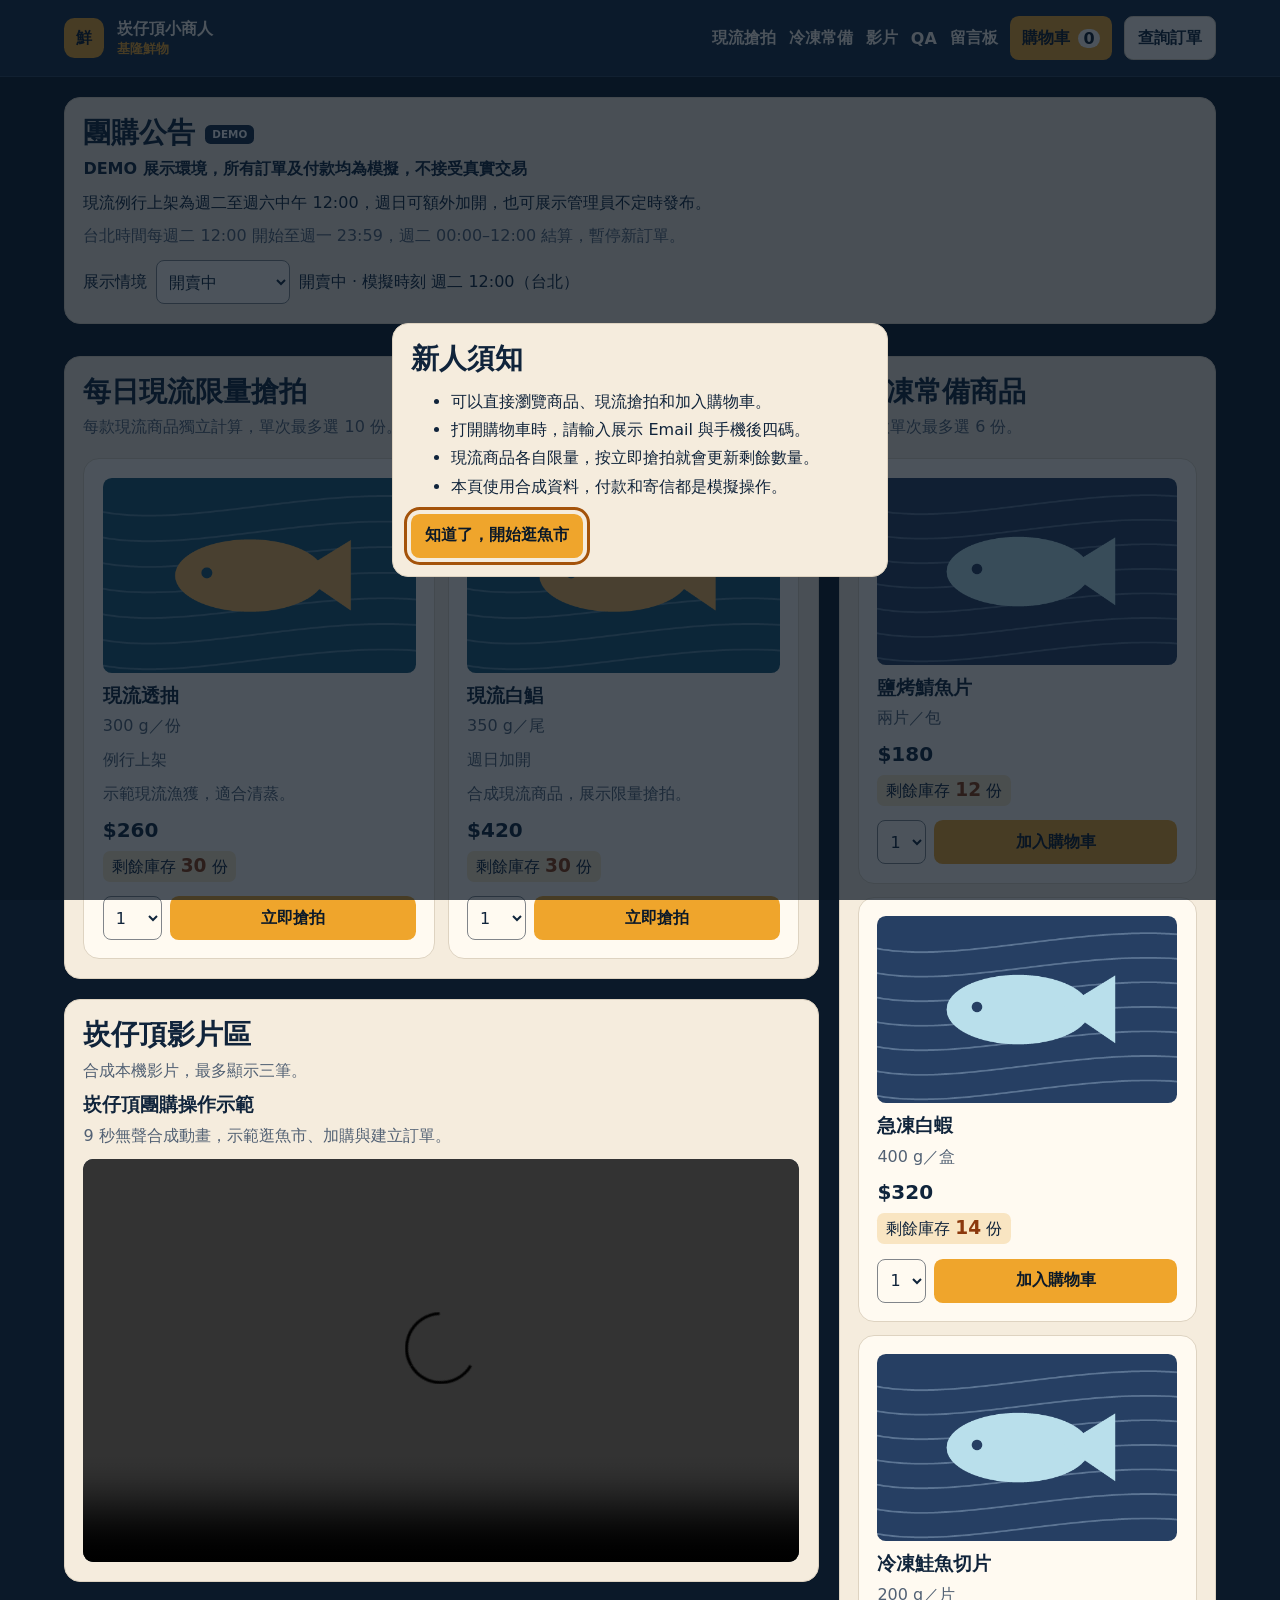
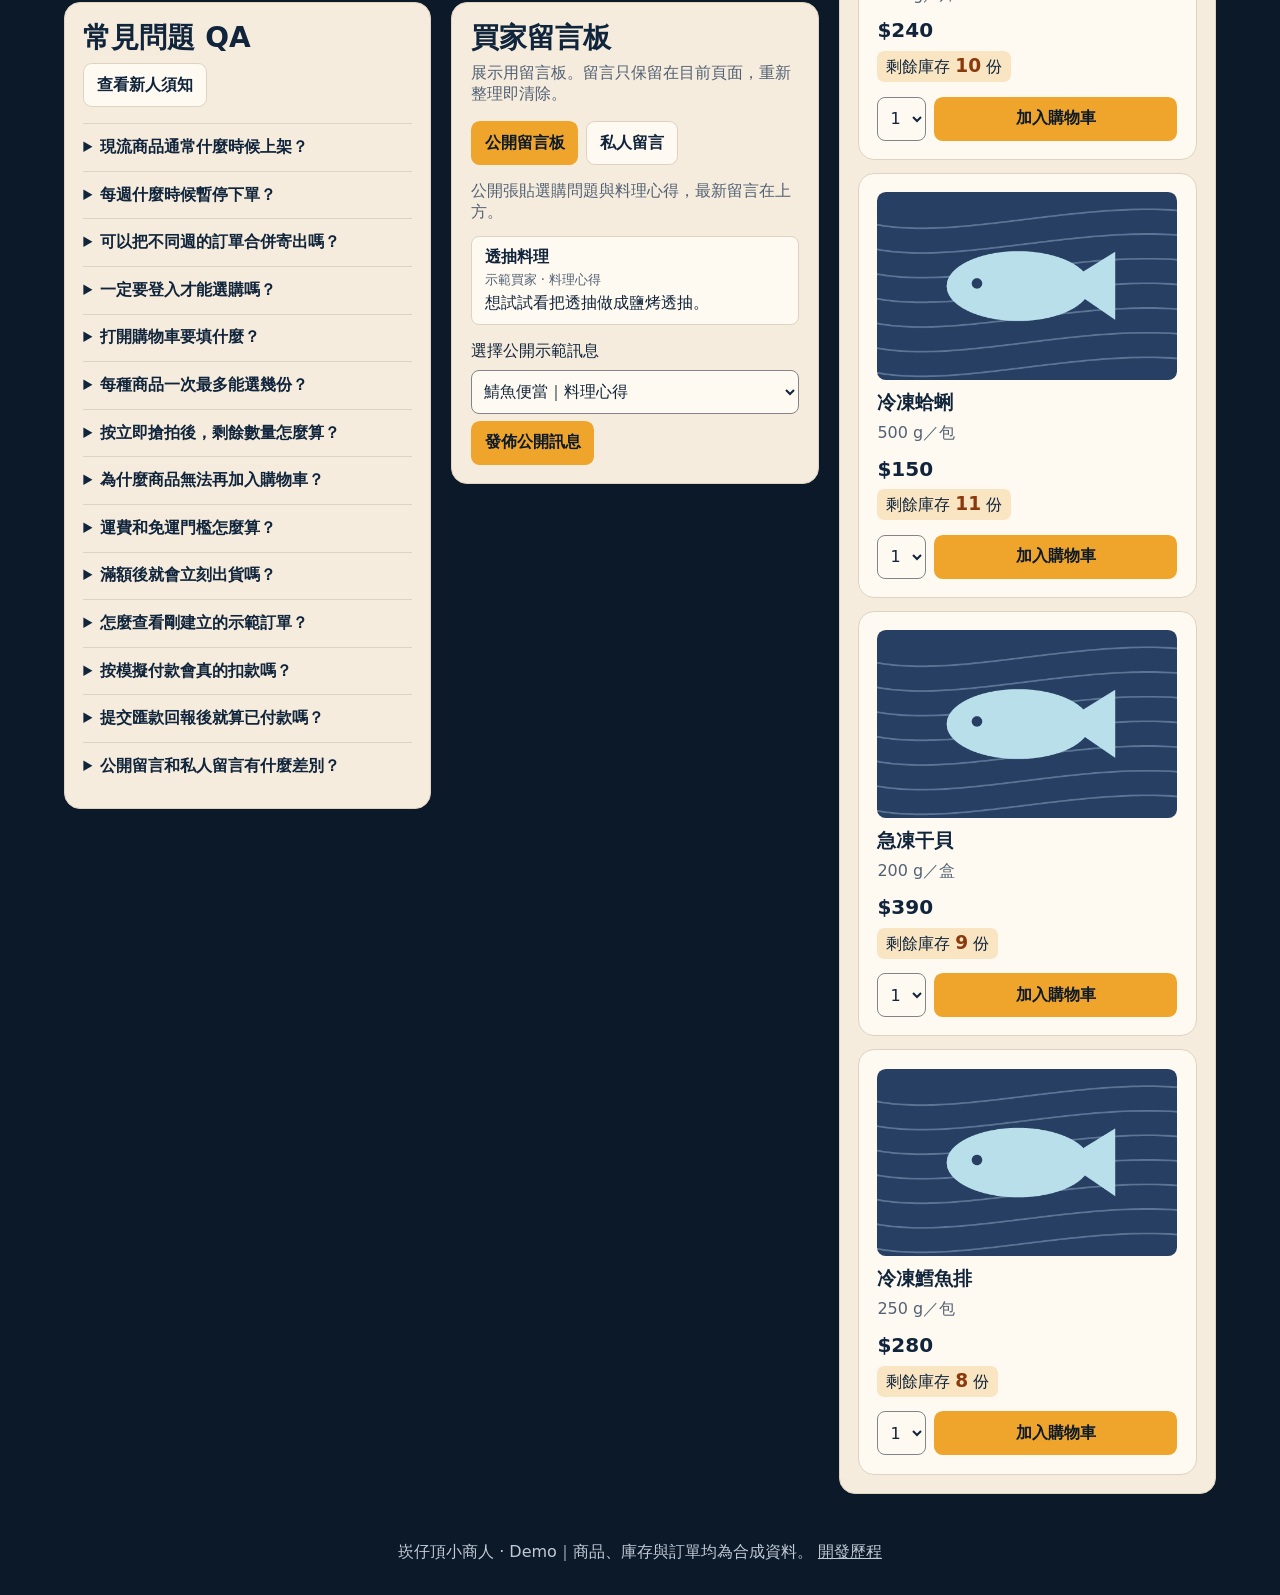
==== commit e4b7ced4: "Add course history and complete demo admin workflows" ====
--- a/index.html
+++ b/index.html
@@ -26,7 +26,7 @@
     <section class="panel demo-banner" aria-labelledby="demo-banner-title">
       <h2 id="demo-banner-title">團購公告 <span class="demo-pill">DEMO</span></h2>
       <p><strong>DEMO 展示環境，所有訂單及付款均為模擬，不接受真實交易</strong></p>
-      <p id="announcement-copy"></p>
+      <div id="announcement-copy"></div>
       <p class="muted">台北時間每週二 12:00 開始至週一 23:59，週二 00:00–12:00 結算，暫停新訂單。</p>
       <div class="scenario-controls">
         <label for="scenario-select">展示情境</label>
@@ -241,6 +241,6 @@
     </form>
   </dialog>
   <p id="announcement" class="sr-only" role="status"></p>
-  <footer>崁仔頂小商人 · Demo｜商品、庫存與訂單均為合成資料。</footer>
+  <footer>崁仔頂小商人 · Demo｜商品、庫存與訂單均為合成資料。 <a href="./history.html">開發歷程</a></footer>
 </body>
 </html>
--- a/styles.css
+++ b/styles.css
@@ -174,6 +174,10 @@
   border-radius: 0;
 }
 .admin { width: min(65rem, calc(100% - 2rem)); margin: 1rem auto; }
+.admin-scenario { margin-block: 1rem; }
+#admin-content-title ~ .checkout-actions { margin-block: .65rem; }
+#admin-operations time { color: var(--muted); font-size: .85rem; }
+#admin-status:empty { margin: 0; }
 .admin-login { max-width: 31rem; }
 .admin-grid { display: grid; grid-template-columns: repeat(2, minmax(0, 1fr)); gap: .75rem; }
 .admin-section { min-width: 0; padding: .9rem; border: 1px solid var(--line); border-radius: .65rem; background: var(--paper); }
@@ -201,6 +205,43 @@
 .order .button-link { margin-bottom: .55rem; }
 .order p { overflow-wrap: anywhere; }
 footer { padding: 1rem 5vw 2rem; text-align: center; color: #c1cad5; }
+.history { display: grid; gap: 20px; width: min(90%, 1060px); margin: 1.5rem auto; }
+.history p { line-height: 1.55; }
+.history-intro { border-top: 4px solid var(--accent); }
+.history-copy { margin-top: 1rem; }
+.history-copy > div { display: flex; flex-wrap: wrap; gap: .55rem; margin-top: .4rem; }
+.history-copy input {
+  flex: 1 1 18rem;
+  min-width: 0;
+  padding: .55rem;
+  border-radius: .45rem;
+  border: 1px solid var(--line);
+  color: var(--ink);
+  background: var(--paper);
+  font: inherit;
+}
+#history-copy-status { min-height: 1.4em; margin-block: .25rem 0; }
+.timeline { display: grid; gap: .95rem; margin-bottom: 0; padding-left: 1.5rem; }
+.timeline li { padding-left: .25rem; }
+.timeline p { margin: .3rem 0 0; }
+.history-table { width: 100%; table-layout: fixed; border-collapse: collapse; }
+.history-table th, .history-table td { padding: .65rem; border-bottom: 1px solid var(--line); text-align: left; vertical-align: top; overflow-wrap: anywhere; }
+.history-table thead { background: var(--paper); }
+.history-table th:first-child { width: 21%; }
+.history-table th span { display: block; margin-top: .2rem; font-size: .82rem; color: var(--muted); }
+.history-evidence { display: grid; grid-template-columns: repeat(2, minmax(0, 1fr)); gap: 14px; }
+.history-evidence section { padding: .85rem; border-radius: .65rem; background: var(--paper); }
+.history-evidence p { margin-bottom: 0; }
+.history-actions { display: flex; flex-wrap: wrap; gap: .55rem; }
+@media (max-width: 680px) {
+  .history-table, .history-table tbody, .history-table tr, .history-table td, .history-table th { display: block; width: 100%; }
+  .history-table thead { clip-path: inset(50%); position: absolute; width: 1px; height: 1px; overflow: hidden; }
+  .history-table tbody tr { padding-block: .5rem; border-bottom: 1px solid var(--line); }
+  .history-table th:first-child { width: 100%; }
+  .history-table tbody th, .history-table td { border: 0; padding: .35rem .15rem; }
+  .history-table td::before { content: attr(data-label) '｜'; font-weight: 700; }
+  .history-evidence { grid-template-columns: minmax(0, 1fr); }
+}
 .sr-only { position: absolute; width: 1px; height: 1px; overflow: hidden; clip-path: inset(50%); }
 @media (max-width: 900px) {
   .shop {
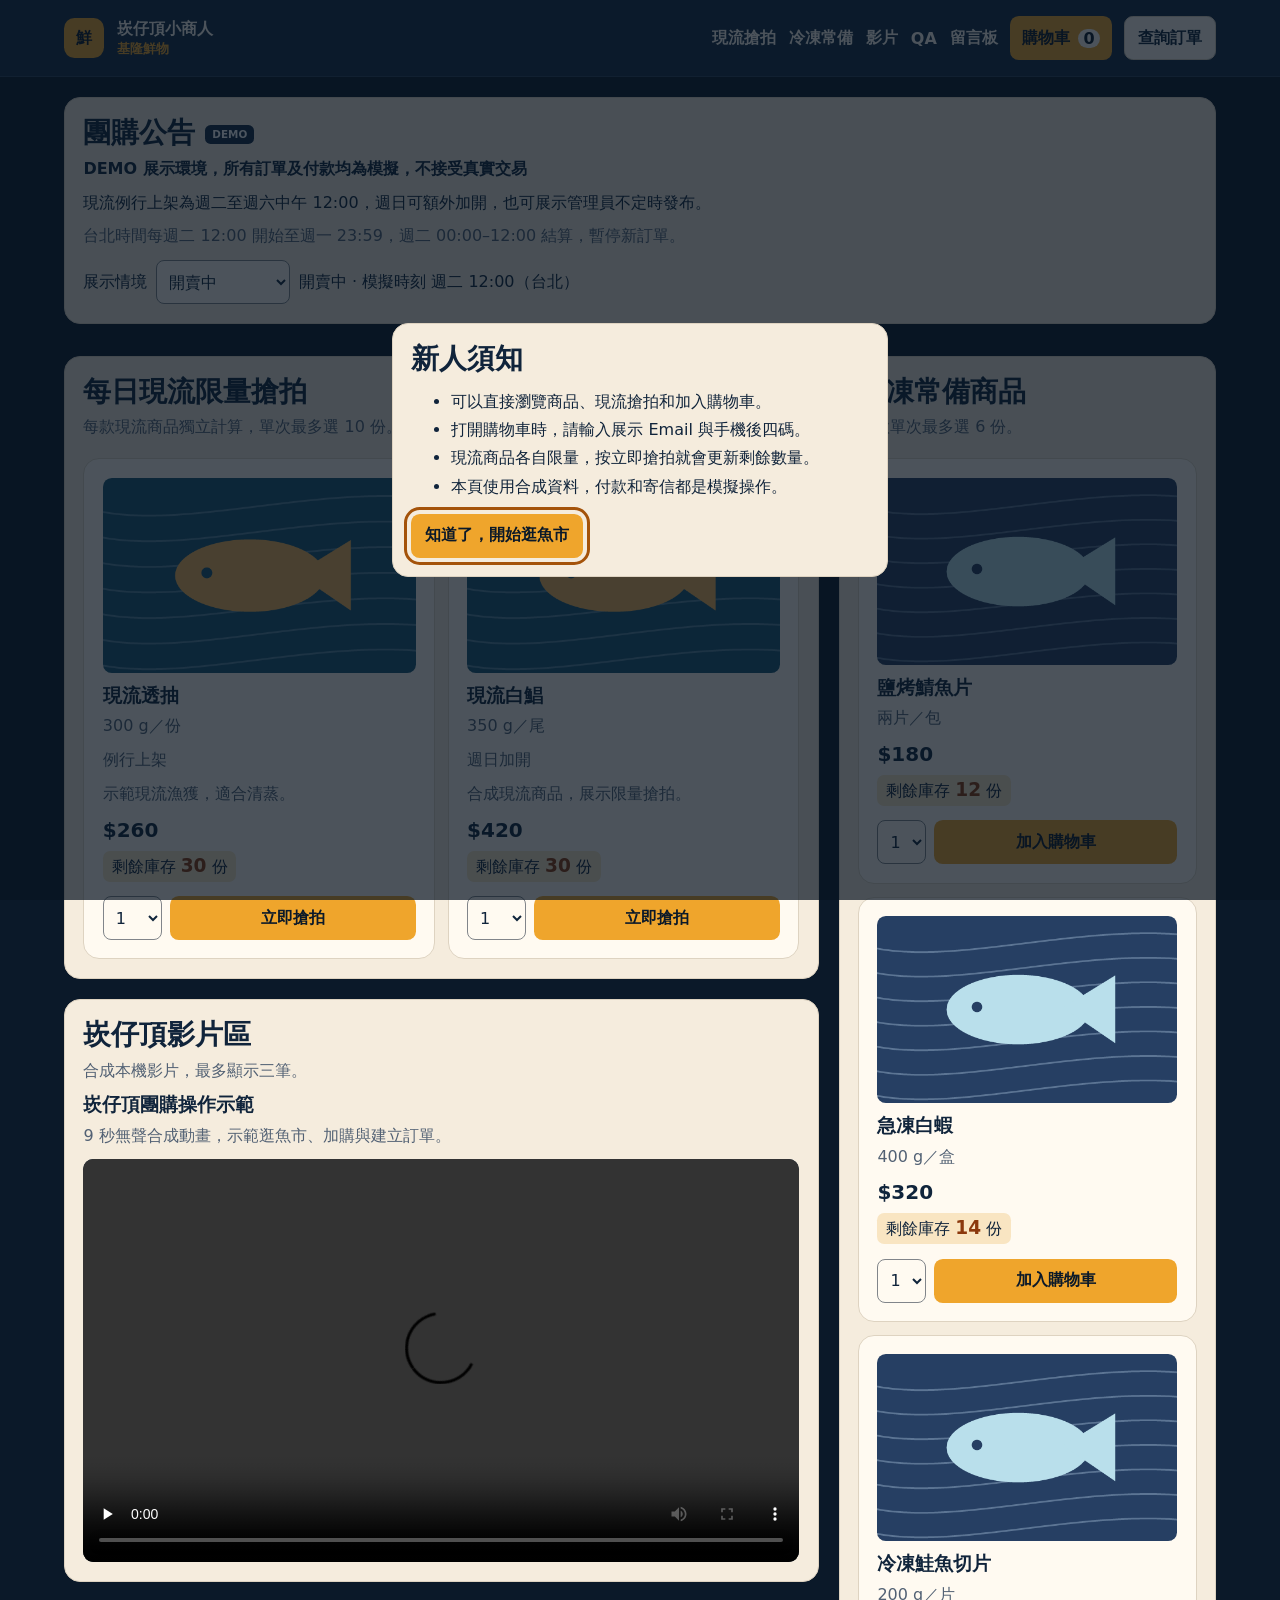
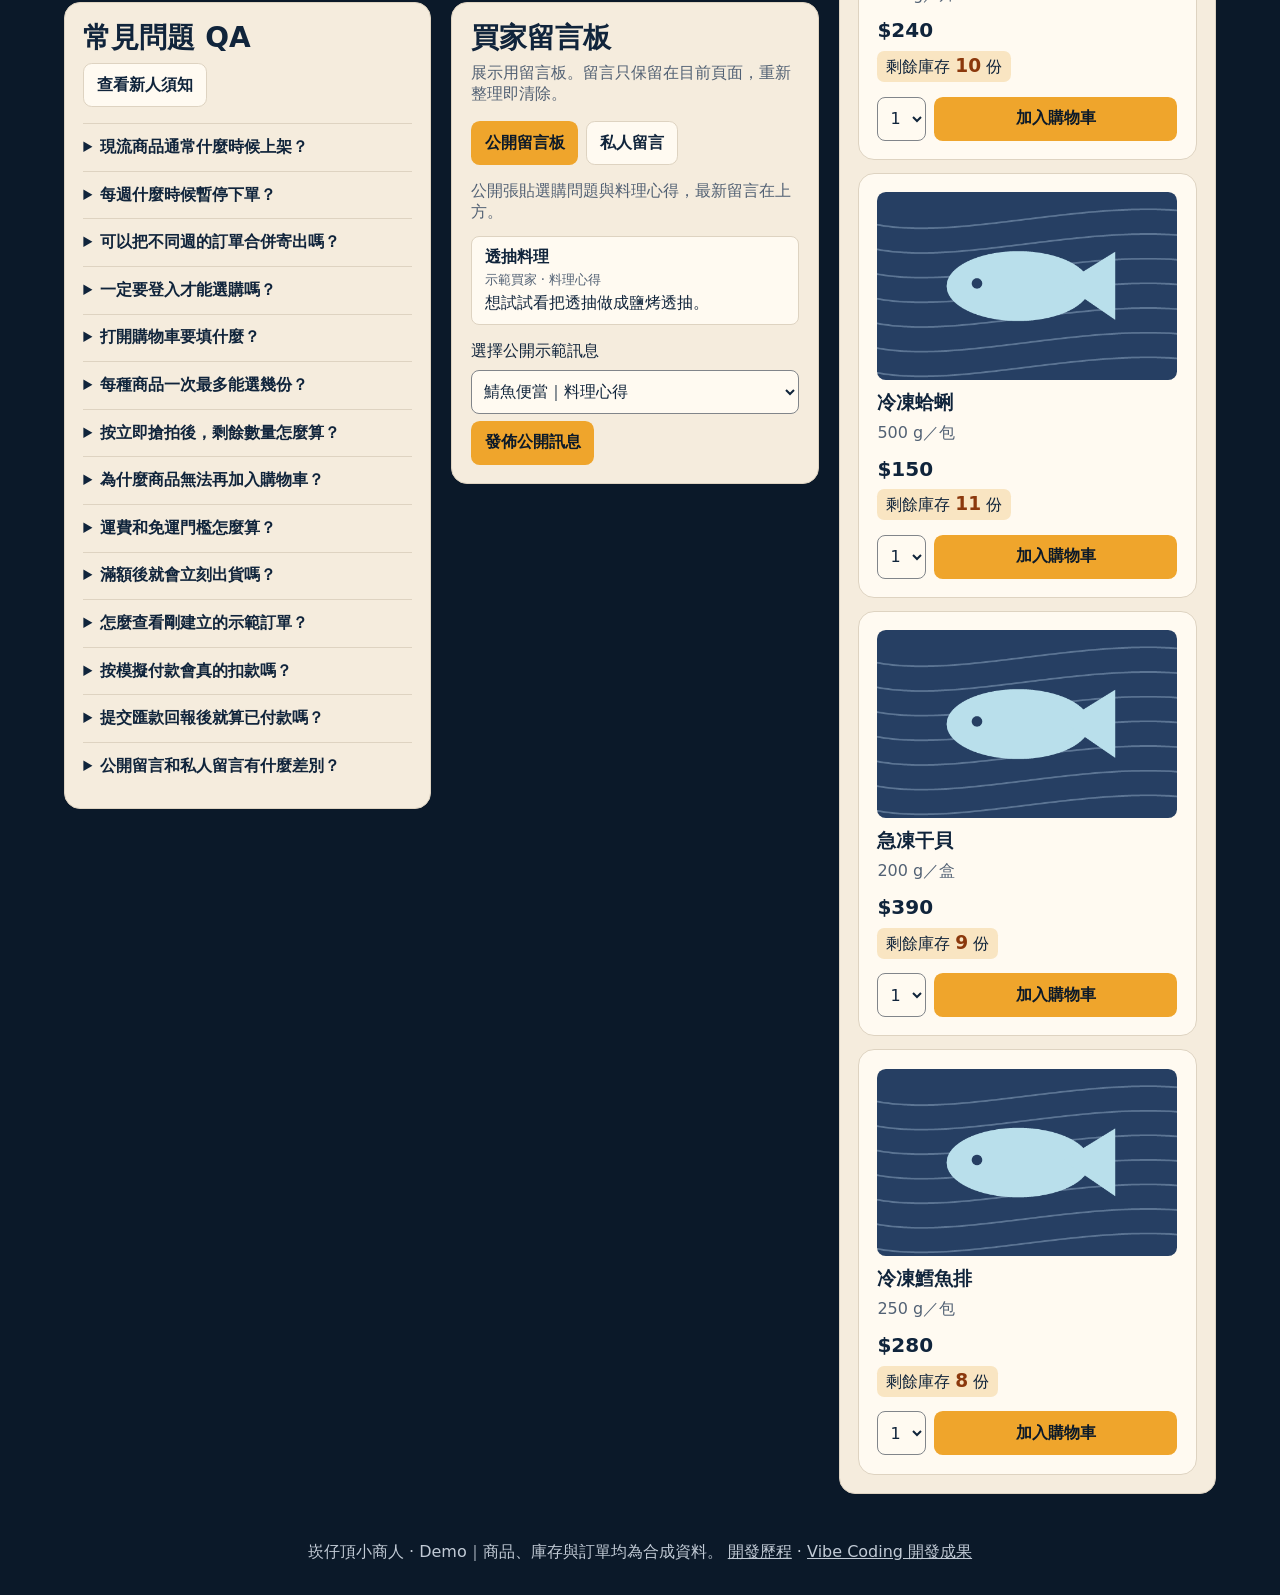
==== commit 69ccf9bc: "Publish Vibe Coding course showcase" ====
--- a/index.html
+++ b/index.html
@@ -241,6 +241,6 @@
     </form>
   </dialog>
   <p id="announcement" class="sr-only" role="status"></p>
-  <footer>崁仔頂小商人 · Demo｜商品、庫存與訂單均為合成資料。 <a href="./history.html">開發歷程</a></footer>
+  <footer>崁仔頂小商人 · Demo｜商品、庫存與訂單均為合成資料。 <a href="./history.html">開發歷程</a> · <a href="./presentation/">Vibe Coding 開發成果</a></footer>
 </body>
 </html>
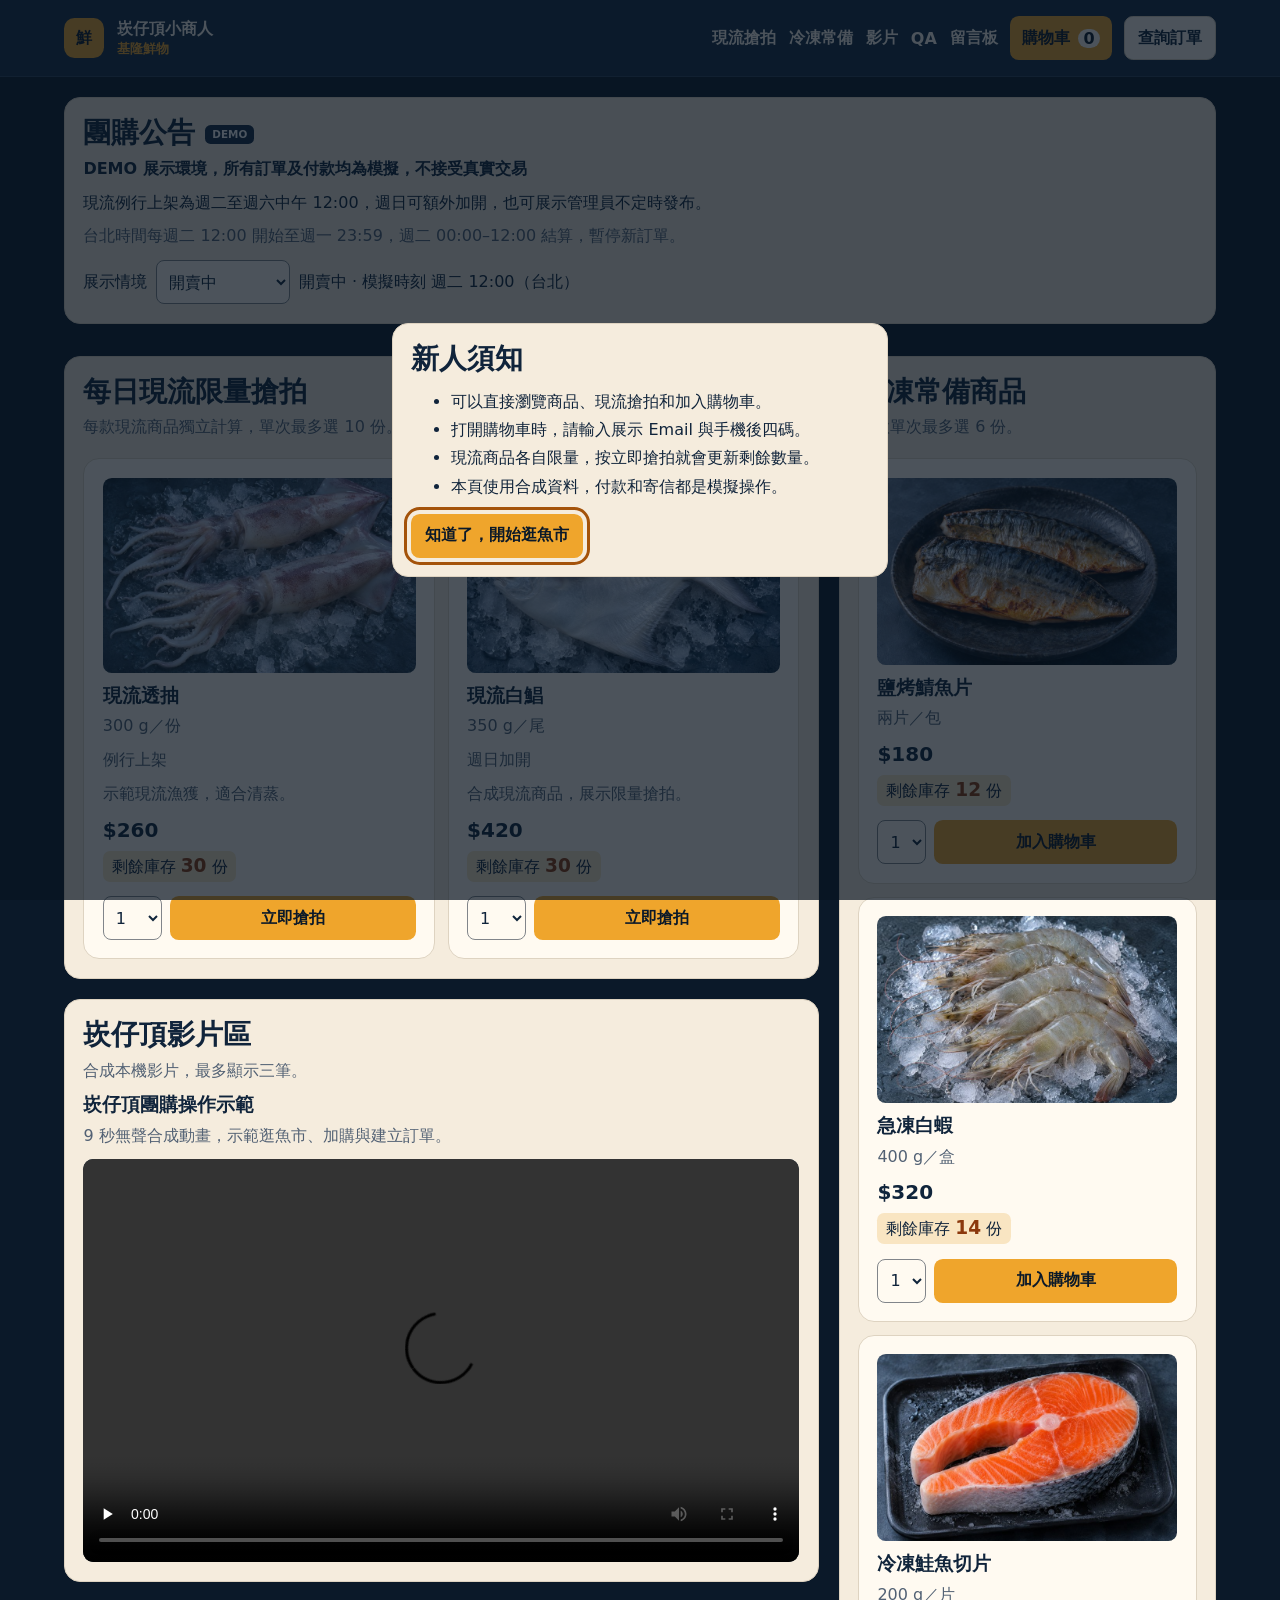
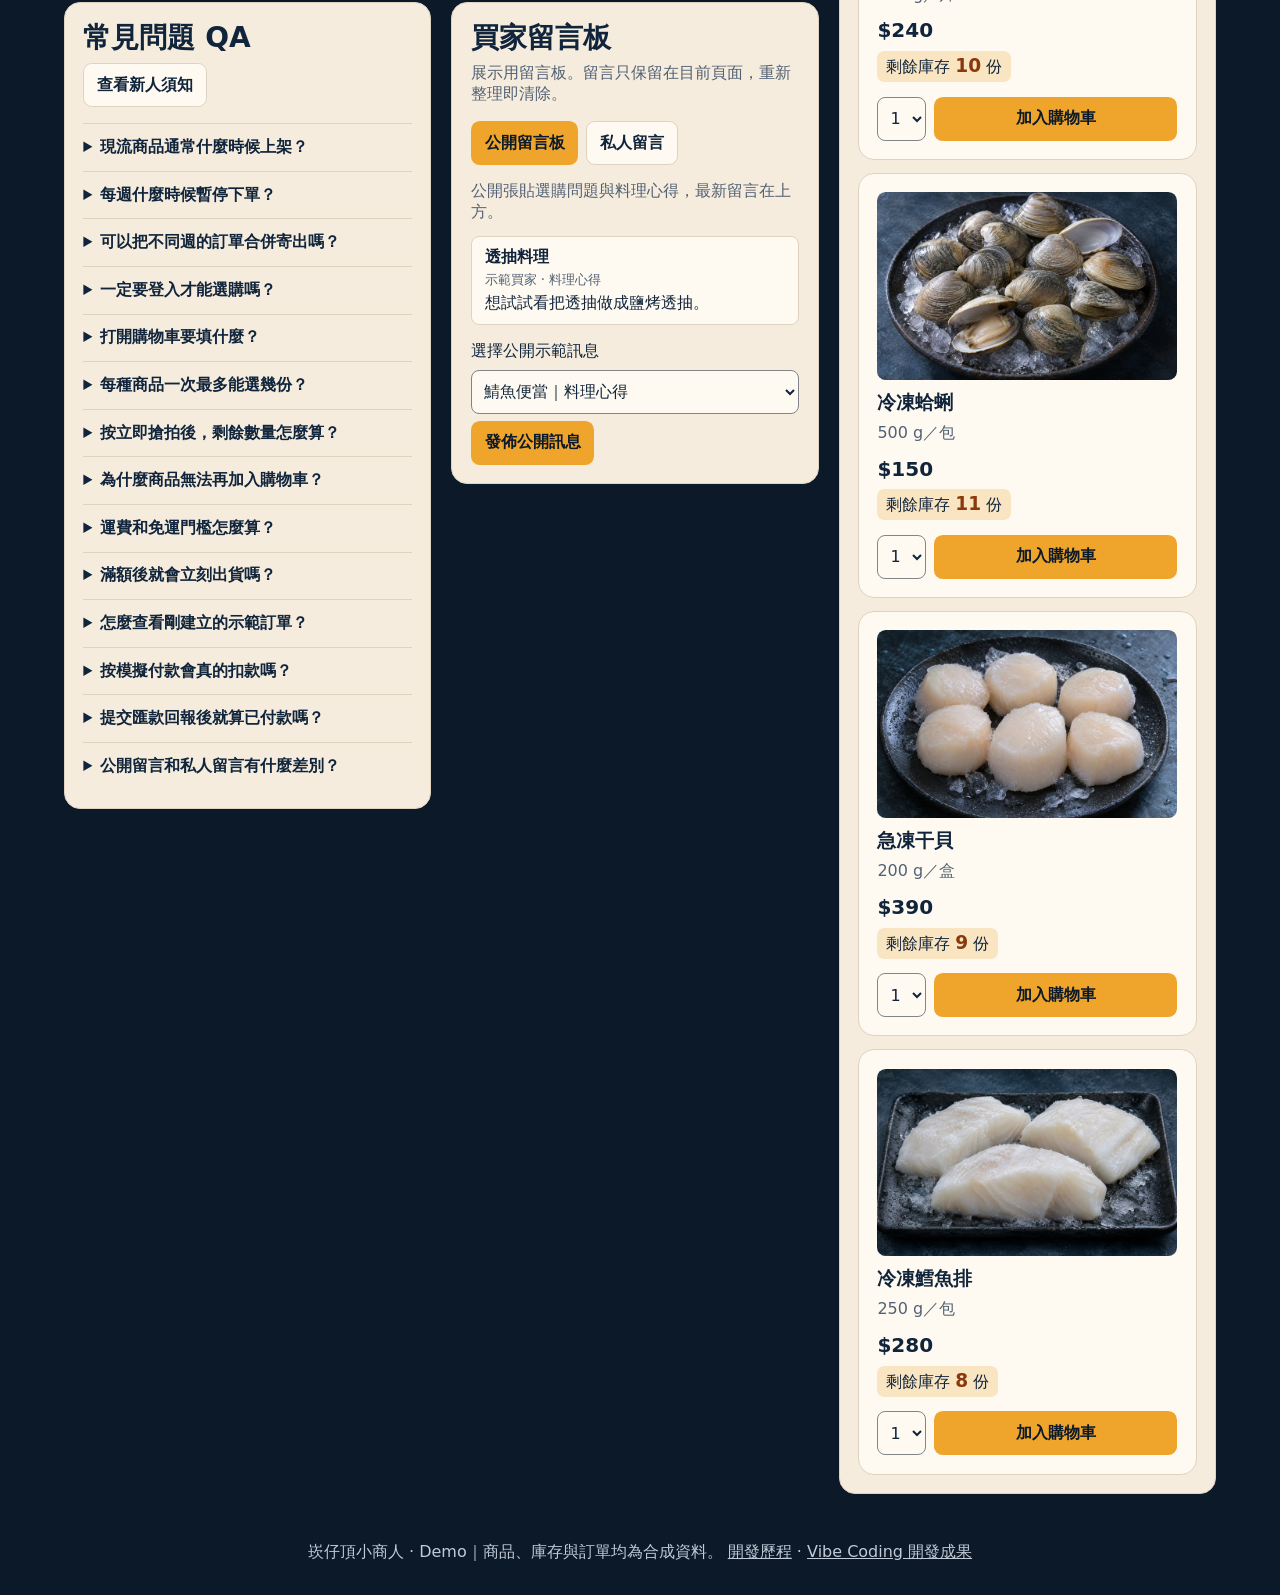
==== commit 793dab92: "Publish demo operations center V1.0" ====
--- a/index.html
+++ b/index.html
@@ -10,6 +10,7 @@
   <link rel="stylesheet" href="./styles.css">
   <script src="./rules.js" defer></script>
   <script src="./fixtures.js" defer></script>
+  <script src="./operations.js" defer></script>
   <script src="./demo-state.js" defer></script>
   <script src="./demo.js" defer></script>
 </head>
@@ -239,6 +240,12 @@
       <dl id="recipient-details" class="totals"></dl>
       <button type="submit">送出示範匯款回報</button>
     </form>
+    <form class="checkout-actions" id="customer-recipient-form" hidden>
+      <label for="customer-recipient-choice">變更示範收件資料</label>
+      <select id="customer-recipient-choice"><option value="north">展示海港門市組合</option><option value="south">展示市集門市組合</option></select>
+      <button type="submit">儲存收件資料</button>
+    </form>
+    <p id="customer-recipient-status" role="status"></p>
   </dialog>
   <p id="announcement" class="sr-only" role="status"></p>
   <footer>崁仔頂小商人 · Demo｜商品、庫存與訂單均為合成資料。 <a href="./history.html">開發歷程</a> · <a href="./presentation/">Vibe Coding 開發成果</a></footer>
--- a/styles.css
+++ b/styles.css
@@ -99,7 +99,7 @@
 .messages small { color: var(--muted); }
 .messages p { margin: .25rem 0 0; }
 .message-composer { display: grid; gap: .45rem; }
-select, .checkout-actions input, .checkout-actions textarea {
+select, .checkout-actions input, .checkout-actions textarea, .ops-filters input {
   width: 100%;
   min-height: 2.75rem;
   padding: .5rem;
@@ -183,6 +183,24 @@
 .admin-section { min-width: 0; padding: .9rem; border: 1px solid var(--line); border-radius: .65rem; background: var(--paper); }
 .admin-section h4 { margin: 1rem 0 .4rem; }
 .admin-catalog { grid-column: 1 / -1; }
+.operations-nav { display: flex; flex-wrap: wrap; gap: .45rem; margin-block: 1rem; }
+.operations-nav a { display: inline-block; padding: .45rem .65rem; border-radius: .4rem; background: #142d3a; color: #f4f0e7; }
+.operations-nav a:hover, .operations-nav a:focus-visible { background: #226b6c; }
+.ops-wide, .ops-overview, .ops-publishing { grid-column: 1 / -1; }
+.ops-overview { border-top: 4px solid #e6a052; }
+.ops-filters { display: flex; flex-wrap: wrap; align-items: end; gap: .65rem; min-width: 0; margin: .7rem 0; }
+.ops-filters label { min-width: 0; display: grid; gap: .3rem; flex: 1 1 9rem; }
+.ops-filters input, .ops-filters select { width: 100%; min-width: 0; }
+.ops-warning { color: #90250e; font-weight: 700; }
+.ops-warning:empty { margin: 0; }
+.table-scroll { max-width: 100%; overflow-x: auto; }
+.ops-table { width: 100%; min-width: 38rem; border-collapse: collapse; }
+.ops-table caption { text-align: left; font-weight: 700; padding: .5rem 0; }
+.ops-table th, .ops-table td { text-align: left; vertical-align: top; padding: .55rem; border-bottom: 1px solid var(--line); overflow-wrap: anywhere; }
+.ops-table th { background: #e4efeb; }
+.ops-table td:has(.admin-actions) { min-width: 9rem; }
+#order-detail { width: min(95vw, 55rem); }
+#shipping-items li { break-inside: avoid; }
 .catalog-filters { display: flex; flex-wrap: wrap; gap: .75rem; margin-bottom: .75rem; }
 .catalog-filters label { display: grid; gap: .3rem; min-width: 9rem; }
 #admin-stock h3, #admin-stock p { margin: 0; }
@@ -269,6 +287,7 @@
   .admin-grid { grid-template-columns: 1fr; }
 }
 @media print {
+  @page { size: A4; margin: 13mm; }
   body:has(#shipping-preview[open]) { overflow: visible; background: white; }
   body:has(#shipping-preview[open]) > :not(#shipping-preview),
   #shipping-preview .screen-only { display: none !important; }
@@ -284,4 +303,17 @@
     overflow: visible;
   }
   #shipping-preview::backdrop { background: transparent; }
-}
+  body[data-print-section] { background: #fff; color: #000; }
+  body[data-print-section] > :not(#admin),
+  body[data-print-section] #admin > :not(#admin-grid),
+  body[data-print-section="profit"] #admin-grid > :not(#profit),
+  body[data-print-section="accounting"] #admin-grid > :not(#accounting),
+  body[data-print-section] .screen-only,
+  body[data-print-section] .ops-table td:last-child:has(.screen-only) { display: none !important; }
+  body[data-print-section] #admin, body[data-print-section] #admin-grid, body[data-print-section] .admin-section {
+    display: block; width: 100%; padding: 0; margin: 0; border: 0; background: #fff; box-shadow: none;
+  }
+  body[data-print-section] .ops-table { min-width: 0; font-size: 9pt; }
+  body[data-print-section] .table-scroll { overflow: visible; }
+  .ops-table tr { break-inside: avoid; }
+}
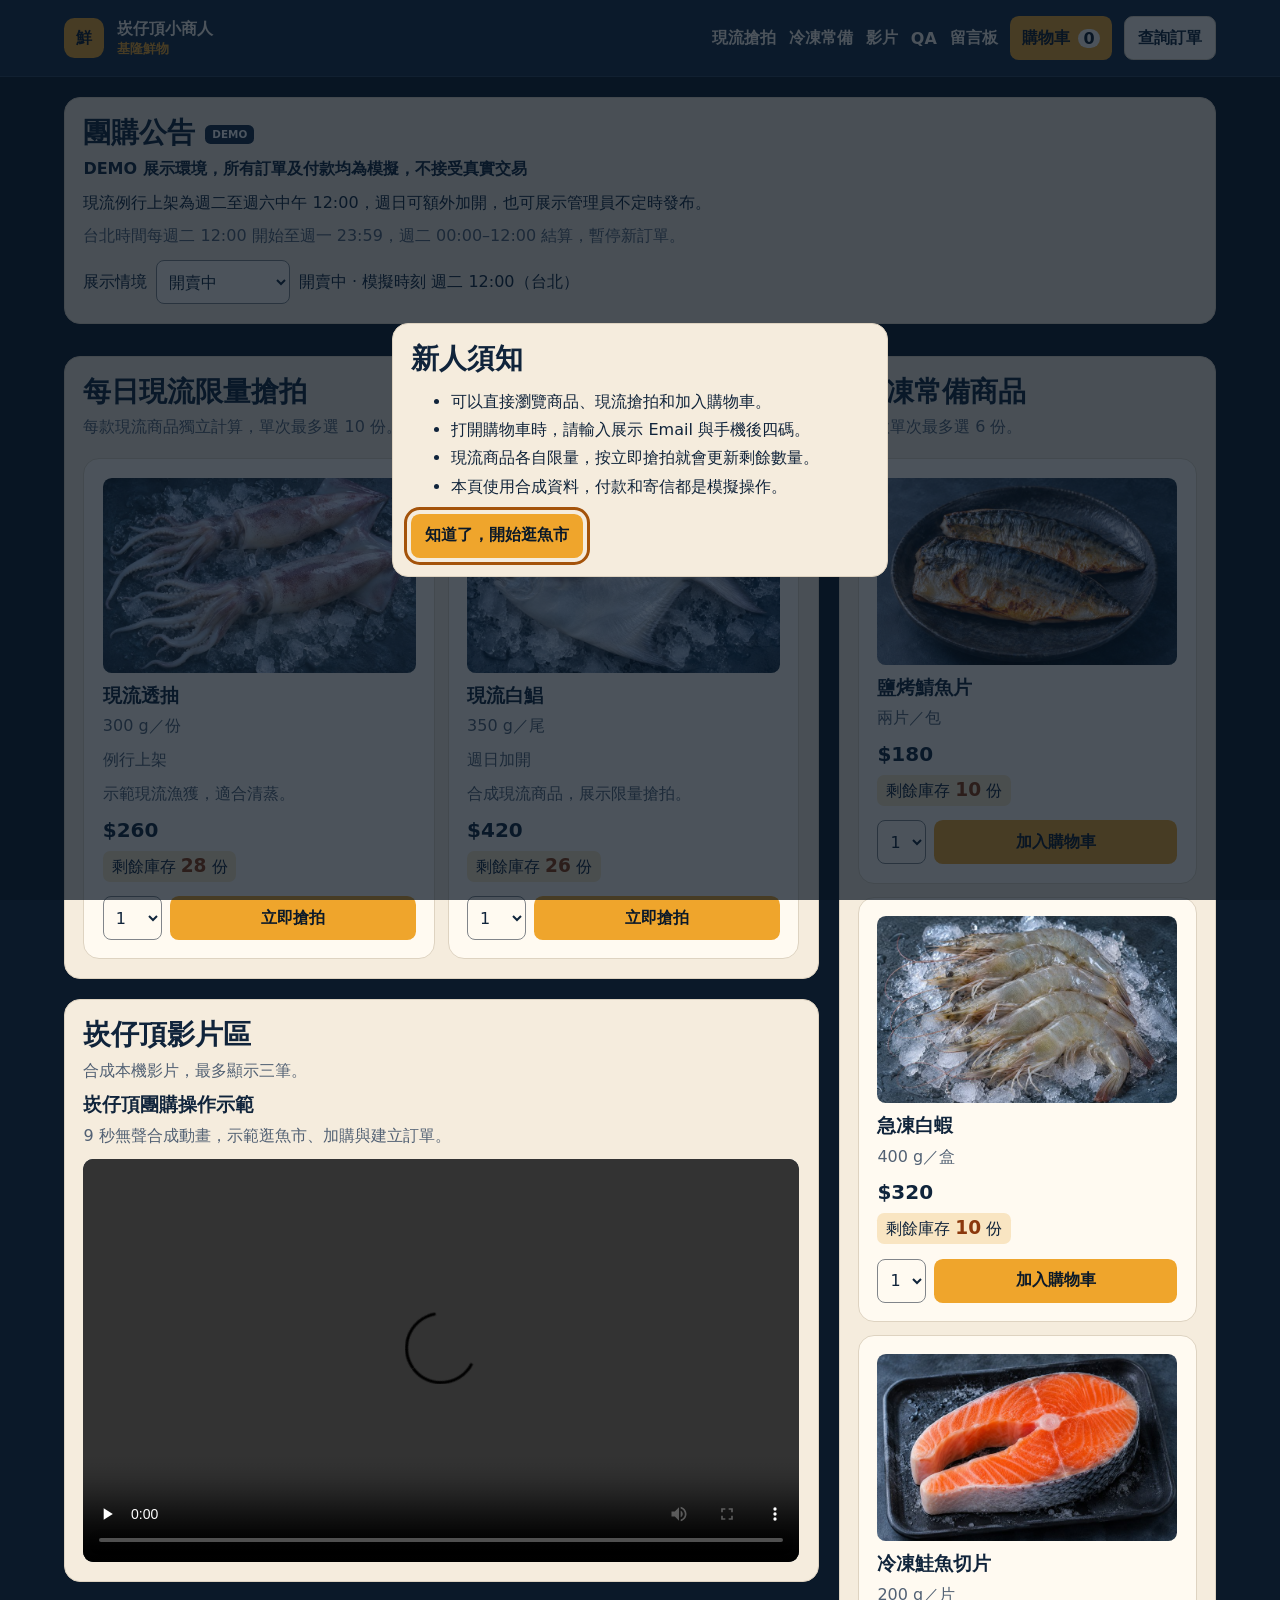
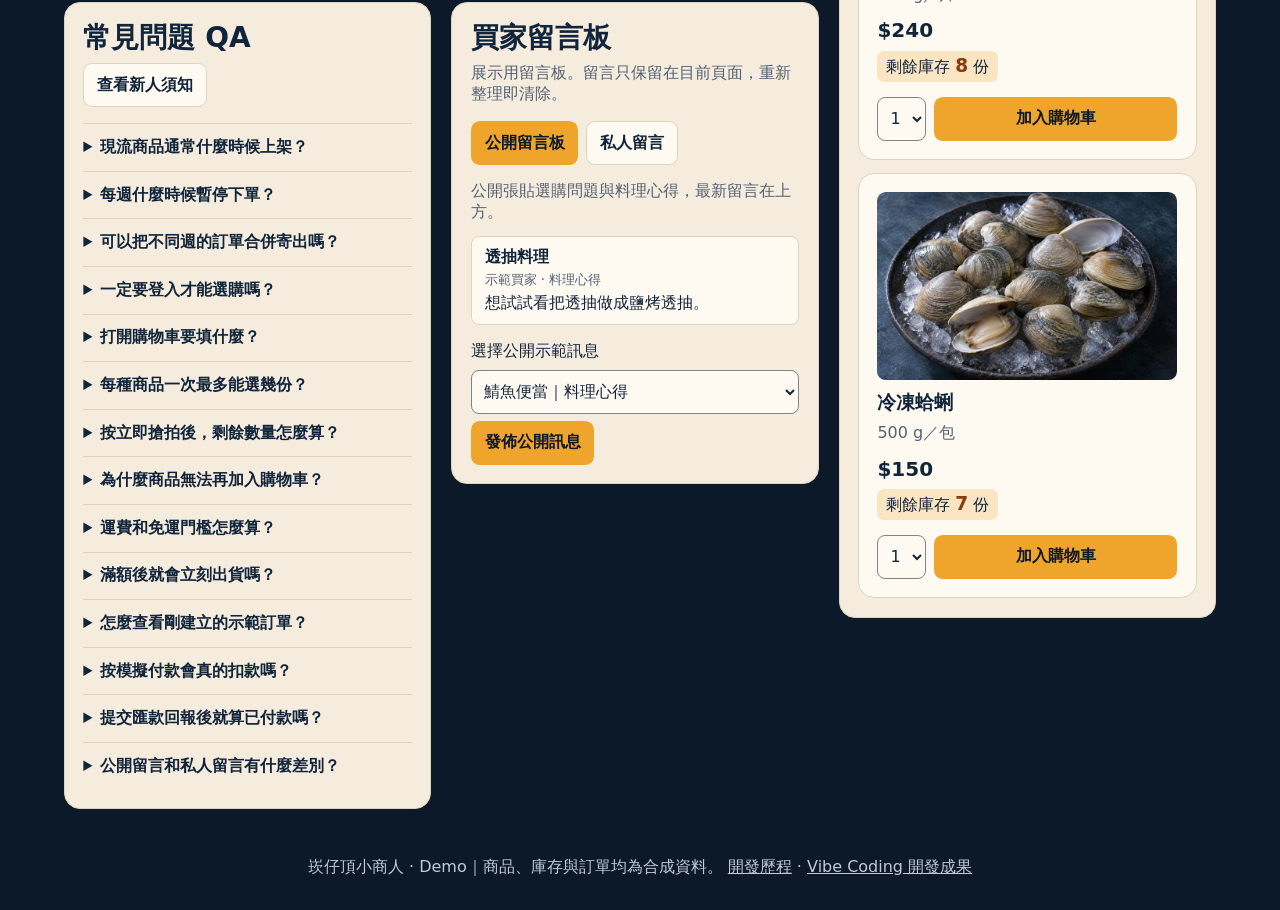
==== commit fb3df7ce: "Publish V1.1 demo member directory and linked sample data" ====
--- a/index.html
+++ b/index.html
@@ -186,6 +186,7 @@
       <input id="cart-email" type="email" required placeholder="demo-buyer@example.invalid" spellcheck="false">
       <label for="cart-phone">手機後四碼</label>
       <input id="cart-phone" type="text" inputmode="numeric" maxlength="4" pattern="[0-9]{4}" required placeholder="1234">
+      <p class="muted">示範會員可使用 demo-buyer@example.invalid 與 1234。</p>
       <p id="cart-error" class="field-error" role="alert" hidden>請使用上方的展示 Email 與手機後四碼。</p>
       <button type="submit">查看購物車</button>
     </form>
